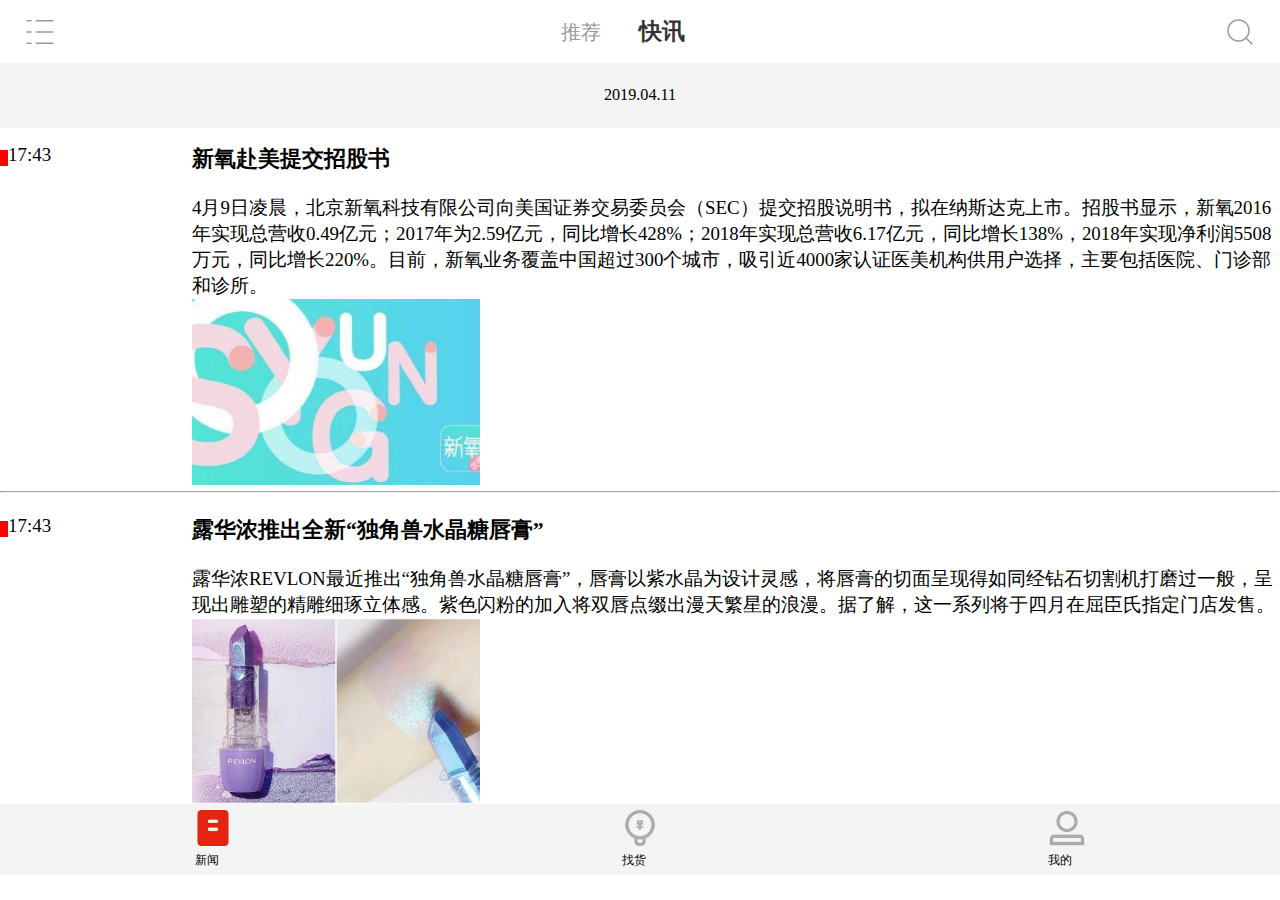
==== index.html @ 25fe1d74 "第一次提交" ====
<!DOCTYPE html>
<html lang="en">

<head>
    <meta charset="UTF-8">
    <meta name="viewport" content="width=device-width, initial-scale=1.0">
    <meta http-equiv="X-UA-Compatible" content="ie=edge">
    <title>品观</title>
    <link rel="stylesheet" href="./css/reset.css">
    <link rel="stylesheet" href="./css/brand.css">
  
</head>

<body>
    <!-- 头部 -->
    <div class="box">
        <header>
            <div class="icon-bar"></div>
            <div class="topp">
                <a href="###">推荐</a>
                <a href="###" class="consult">快讯</a>
            </div>
            <div class="search "></div>
        </header>

        <!-- 内容 -->
        <section>
            <div class="time">
                <ul>
                    <li>2019</li>
                    <li>.</li>
                    <li>04</li>
                    <li>.</li>
                    <li>11</li>
                </ul>
            </div>
            <!-- 内容 -->
            <div class="kui">
                <div class="one">
                    <div class="red"></div>
                    <div class="centens">17:43</div>
                </div>

                <div class="nine">
                    <div>
                        <h2>新氧赴美提交招股书</h2>
                    </div>
                    <div class="content">
                        4月9日凌晨，北京新氧科技有限公司向美国证券交易委员会（SEC）提交招股说明书，拟在纳斯达克上市。招股书显示，新氧2016年实现总营收0.49亿元；2017年为2.59亿元，同比增长428%；2018年实现总营收6.17亿元，同比增长138%，2018年实现净利润5508万元，同比增长220%。目前，新氧业务覆盖中国超过300个城市，吸引近4000家认证医美机构供用户选择，主要包括医院、门诊部和诊所。
                    </div>
                    <div class="img"> <img src="./img/wh.jpg" alt=""></div>

                </div>
            </div>

            <hr>

            <div class="kui">
                <div class="one">
                    <div class="red"></div>
                    <div class="centens">17:43</div>
                </div>

                <div class="nine">
                    <div>
                        <h2>露华浓推出全新“独角兽水晶糖唇膏”</h2>
                    </div>
                    <div class="content">

                        露华浓REVLON最近推出“独角兽水晶糖唇膏”，唇膏以紫水晶为设计灵感，将唇膏的切面呈现得如同经钻石切割机打磨过一般，呈现出雕塑的精雕细琢立体感。紫色闪粉的加入将双唇点缀出漫天繁星的浪漫。据了解，这一系列将于四月在屈臣氏指定门店发售。
                        <div class="img"> <img src="./img/_1wh.jpg" alt=""></div>

                    </div>
                </div>

        </section>

        <footer>
            <div>
                <div class="xinwen"></div>
                <p>新闻</p>
            </div>

            <div>
                <div class="zhaohuo"></div>
                <p>找货</p>
            </div>

            <div>
                <div class="woode"></div>
                <p>我的</p>
            </div>
    </div>



    </footer>
    </div>
</body>

</html>
<script src="./js/font.js"></script>
<script src="./js/iscroll.js"></script>
---- css/brand.css ----
.box{
    width: 100%;
    height: 100%;
    display: flex;
    flex-direction: column;
}
header{
    height: 1.1733rem;
    /* background: salmon; */
    display: flex;
}
.topp{
    flex: 1;
    text-align: center;
    
}
.topp>a{
    margin-right: 0.64rem;
    display: inline-block;
    line-height: 0.64rem;
    padding-top: 0.266667rem;
    padding-bottom: 0.186667rem;
    font-size: 0.373333rem;
    color: #999;
    position: relative;
}
a.consult{
    font-family: PingFangSC-Medium;
    font-weight: 600;
    font-size: 0.426667rem;
    color: #333;
}
a.consult::after{
    background: #E72410;
}consult
a::after{
    content: " ";
    position: absolute;
    bottom: 0;
    left: 50%;
    height: 0.053333rem;
    width: 0.533333rem;
    background: transparent;
    -webkit-transform: translateX(-50%);
    transform: translateX(-50%);
    border-radius: 0.213333rem;
}
.search{
    width: 1.466667rem;
    height: 100%;
    overflow: hidden;
    background: url(../img/all_search.png) center no-repeat;
    background-size: 0.666667rem;
}
.icon-bar{
    width: 1.466667rem;
    height: 100%;
    overflow: hidden;
    background: url(../img/all_channel.png) center no-repeat;
    background-size: 0.666667rem;
}

section{
    flex: 1;
   height: 100%;
    display: flex;
    flex-direction: column;
    overflow: hidden;
}
.time{
    font-size: 0.3rem;
    list-style:none
}
.time ul{
    display: flex;
    justify-content: center;
    width: 100vw;
    height: 1.2rem;
    background: rgb(244,244,244);
    line-height: 1.2rem;
}
.kui{
    flex: 10;
    display: flex;
    font-size: 0.35rem;
    padding-top: 0.3rem;
}
.kui .one{
    flex: 1.5;
    /* background: rgb(210, 233, 5); */
    display: flex;
}
.red{
    font-size: 0.3rem;
    background:red;
    width: 0.15rem;
    height: 0.3rem;
    margin-top: 0.1rem
}
.centens{
   justify-content: center
}

.kui .nine{
    flex: 8.5;
}
h2{
    font-size: 0.4rem;
    font-weight: bold;
}
.content{
    width: 100%;
    /* height: 2rem; */
    padding-top: 0.4rem
    /* background: rgb(210, 233, 5); */
}
.img img{
    width: 5.33rem;
    height: 3.45rem;
}
hr{
    border-color: rgb(244,244,244);
    width: 100vw;
}




























footer{
    height: 1.307rem;
    background: rgb(244,244,244);
    display: flex;
    /* flex-wrap: wrap; */
    justify-content: space-around
    
}

.xinwen{
    width: 0.88rem;
    height: 0.88rem;
    overflow: hidden;
    background: url(../img/ws_active.png) center no-repeat;
    background-size: 0.666667rem;
}
.zhaohuo{
    width: 0.88rem;
    height: 0.88rem;
    overflow: hidden;
    background: url(../img/dwawds.png) center no-repeat;
    background-size: 0.666667rem;
}
.woode{
    width: 0.88rem;
    height: 0.88rem;
    overflow: hidden;
    background: url(../img/footer.png) center no-repeat;
    background-size: 0.666667rem;
}
footer p{
  margin-left: 0.1rem 
}
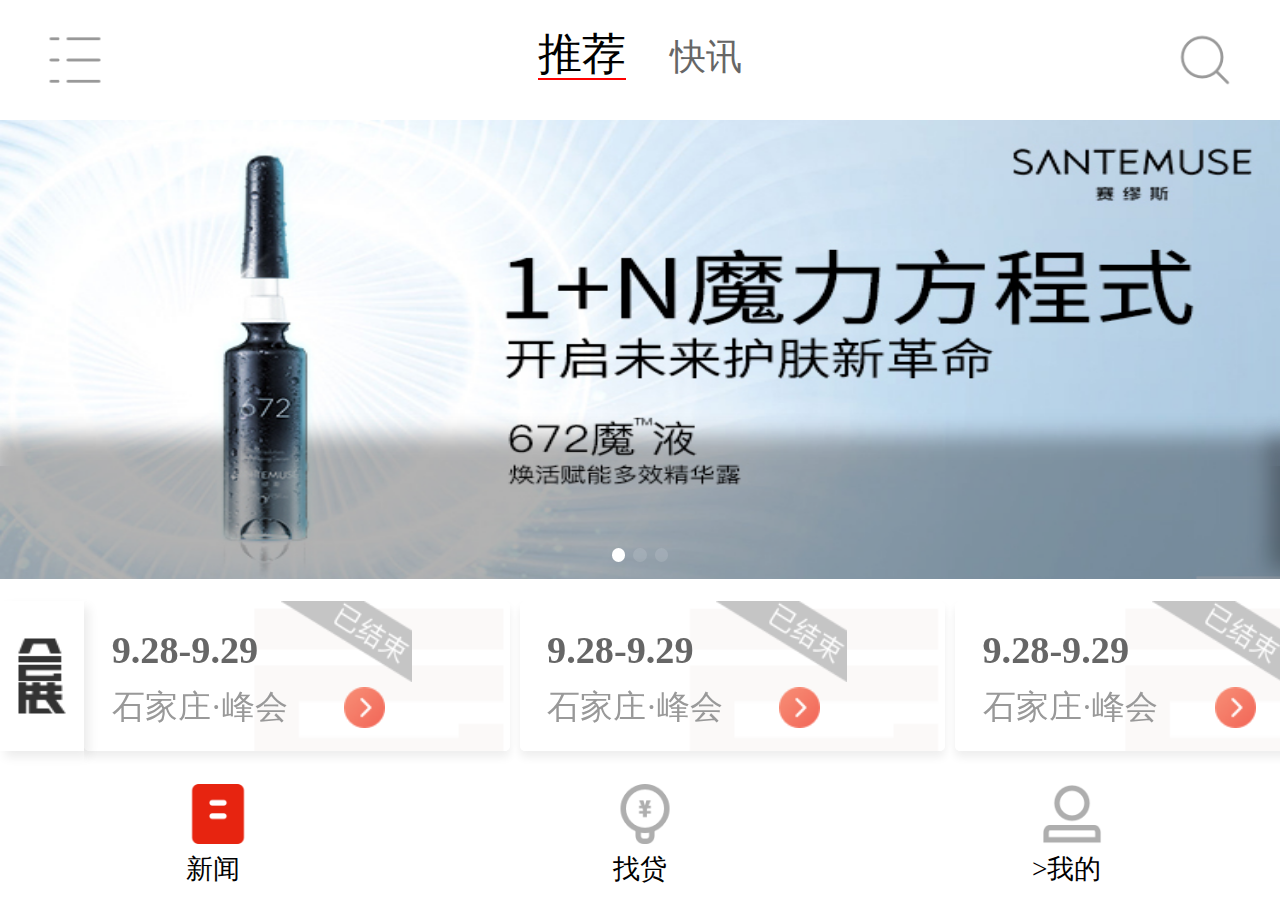
==== commit abd4f41d: "合并" ====
--- a/index.html
+++ b/index.html
@@ -2,102 +2,293 @@
 <html lang="en">
 
 <head>
-    <meta charset="UTF-8">
-    <meta name="viewport" content="width=device-width, initial-scale=1.0">
-    <meta http-equiv="X-UA-Compatible" content="ie=edge">
-    <title>品观</title>
-    <link rel="stylesheet" href="./css/reset.css">
-    <link rel="stylesheet" href="./css/brand.css">
-  
+	<meta charset="UTF-8">
+	<meta name="viewport"
+		content="width=device-width, initial-scale=1.0, maximum-scale=1.0, minimum-scale=1.0, user-scalable=no" />
+	<meta http-equiv="X-UA-Compatible" content="ie=edge">
+	<title>品观网</title>
+	<link rel="stylesheet" href="./src/css/mui.min.css">
+	<link rel="stylesheet" href="./src/css/reset.css">
+	<link rel="stylesheet" type="text/css" href="./src/css/swiper.min.css" />
+	<link rel="stylesheet" href="./src/css/index.css">
+
 </head>
 
 <body>
-    <!-- 头部 -->
-    <div class="box">
-        <header>
-            <div class="icon-bar"></div>
-            <div class="topp">
-                <a href="###">推荐</a>
-                <a href="###" class="consult">快讯</a>
-            </div>
-            <div class="search "></div>
-        </header>
-
-        <!-- 内容 -->
-        <section>
-            <div class="time">
-                <ul>
-                    <li>2019</li>
-                    <li>.</li>
-                    <li>04</li>
-                    <li>.</li>
-                    <li>11</li>
-                </ul>
-            </div>
-            <!-- 内容 -->
-            <div class="kui">
-                <div class="one">
-                    <div class="red"></div>
-                    <div class="centens">17:43</div>
-                </div>
-
-                <div class="nine">
-                    <div>
-                        <h2>新氧赴美提交招股书</h2>
-                    </div>
-                    <div class="content">
-                        4月9日凌晨，北京新氧科技有限公司向美国证券交易委员会（SEC）提交招股说明书，拟在纳斯达克上市。招股书显示，新氧2016年实现总营收0.49亿元；2017年为2.59亿元，同比增长428%；2018年实现总营收6.17亿元，同比增长138%，2018年实现净利润5508万元，同比增长220%。目前，新氧业务覆盖中国超过300个城市，吸引近4000家认证医美机构供用户选择，主要包括医院、门诊部和诊所。
-                    </div>
-                    <div class="img"> <img src="./img/wh.jpg" alt=""></div>
-
-                </div>
-            </div>
-
-            <hr>
-
-            <div class="kui">
-                <div class="one">
-                    <div class="red"></div>
-                    <div class="centens">17:43</div>
-                </div>
-
-                <div class="nine">
-                    <div>
-                        <h2>露华浓推出全新“独角兽水晶糖唇膏”</h2>
-                    </div>
-                    <div class="content">
-
-                        露华浓REVLON最近推出“独角兽水晶糖唇膏”，唇膏以紫水晶为设计灵感，将唇膏的切面呈现得如同经钻石切割机打磨过一般，呈现出雕塑的精雕细琢立体感。紫色闪粉的加入将双唇点缀出漫天繁星的浪漫。据了解，这一系列将于四月在屈臣氏指定门店发售。
-                        <div class="img"> <img src="./img/_1wh.jpg" alt=""></div>
-
-                    </div>
-                </div>
-
-        </section>
-
-        <footer>
-            <div>
-                <div class="xinwen"></div>
-                <p>新闻</p>
-            </div>
-
-            <div>
-                <div class="zhaohuo"></div>
-                <p>找货</p>
-            </div>
-
-            <div>
-                <div class="woode"></div>
-                <p>我的</p>
-            </div>
-    </div>
-
-
-
-    </footer>
-    </div>
+		<div class="mui-off-canvas-wrap mui-draggable mui-slide-in">
+				<!-- 菜单容器 -->
+				<aside class="mui-off-canvas-left" id="offCanvasSide">
+				  <div class="mui-scroll-wrapper">
+					<div class="mui-scroll" id="sudoku">
+						<div></div>
+					</div>
+				  </div>
+				</aside>
+	<div class="box mui-inner-wrap">
+		<nav>
+				<a class="mui-icon mui-action-menu mui-pull-left" href="#offCanvasSide"><img src="./src/images/all_channel.png" alt=""></a>
+			<div class="table">
+				<span class="table-act"><a href="./index.html" target="_self">推荐</a></span>
+				<span><a href="./src/cheng.html" target="_self">快讯</a></span>
+			</div>
+			<img src="./src/images/all_search.png" alt="">
+		</nav>
+		<div class="mui-scroll-wrapper-con newValues">
+			<div id="con" class="mui-scroll">
+				<div class="swiper-container ">
+					<div class="swiper-wrapper">
+						<div class="swiper-slide banner-img"><img src="./src/images/5c9c6b2bcef679.39668645.jpg"></div>
+						<div class="swiper-slide banner-img"><img src="./src/images/5ca48abd05c759.93046479.jpg"></div>
+						<div class="swiper-slide banner-img"><img src="./src/images/5ca56e7cdcbeb9.46513422.jpg" swiper-pagination">
+						</div>
+					</div>
+					<div class="swiper-pagination"></div>
+				</div>
+				<div class="meeting ">
+					<div class="star">
+
+					</div>
+					<div class="swiper-container-y swiper-container-initialized swiper-container-horizontal">
+						<div class="swiper-wrapper meeting_box">
+							<div class="swiper-slide">
+								<a href="" class="module_list">
+									<div class="time">
+										9.28-9.29
+									</div>
+									<div class="address">
+										石家庄·峰会
+									</div>
+								</a>
+							</div>
+							<div class="swiper-slide">
+								<a href="" class="module_list">
+									<div class="time">
+										9.28-9.29
+									</div>
+									<div class="address">
+										石家庄·峰会
+									</div>
+								</a>
+							</div>
+							<div class="swiper-slide">
+								<a href="" class="module_list">
+									<div class="time">
+										9.28-9.29
+									</div>
+									<div class="address">
+										石家庄·峰会
+									</div>
+								</a>
+							</div>
+							<div class="swiper-slide">
+								<a href="" class="module_list">
+									<div class="time">
+										9.28-9.29
+									</div>
+									<div class="address">
+										石家庄·峰会
+									</div>
+								</a>
+							</div>
+							<div class="swiper-slide">
+								<a href="" class="module_list">
+									<div class="time">
+										9.28-9.29
+									</div>
+									<div class="address">
+										石家庄·峰会
+									</div>
+								</a>
+							</div>
+							<div class="swiper-slide">
+								<a href="" class="module_list">
+									<div class="time">
+										9.28-9.29
+									</div>
+									<div class="address">
+										石家庄·峰会
+									</div>
+								</a>
+							</div>
+						</div>
+						<!-- </div> -->
+					</div>
+				</div>
+				<div class="find ">
+					<div>
+						<img src="./src/images/find_brand.png" alt="">
+						<p>找工厂</p>
+					</div>
+					<div>
+						<img src="./src/images/find_factory.png" alt="">
+						<p>找品牌</p>
+					</div>
+					<div>
+						<img src="./src/images/find_league.png" alt="">
+						<p>找加盟</p>
+					</div>
+				</div>
+				<div class="news ">
+					<a class="news-panel-two" href="">
+						<div class="news-panel-left">
+							<div class="project">
+								<div class="news-panel-title two_ellipsis">
+									第41届成都美博会即将召开 超900家展商都要来！ </div>
+								<div class="project_name">
+
+								</div>
+							</div>
+							<div class="news-panel-info">
+								<span class="author">品观APP<i>·</i>2小时前</span>
+								<span class="channel">
+
+									<i>趋势</i> </span>
+							</div>
+						</div>
+						<div class="news-panel-right">
+							<img src="./src/images/01.jpg">
+						</div>
+					</a>
+					<a class="news-panel-two" href="">
+						<div class="news-panel-left">
+							<div class="project">
+								<div class="news-panel-title two_ellipsis">
+									第41届成都美博会即将召开 超900家展商都要来！ </div>
+								<div class="project_name">
+
+								</div>
+							</div>
+							<div class="news-panel-info">
+								<span class="author">品观APP<i>·</i>2小时前</span>
+								<span class="channel">
+
+									<i>趋势</i> </span>
+							</div>
+						</div>
+						<div class="news-panel-right">
+							<img src="./src/images/01.jpg">
+						</div>
+					</a>
+					<a class="news-panel-two" href="">
+						<div class="news-panel-left">
+							<div class="project">
+								<div class="news-panel-title two_ellipsis">
+									第41届成都美博会即将召开 超900家展商都要来！ </div>
+								<div class="project_name">
+
+								</div>
+							</div>
+							<div class="news-panel-info">
+								<span class="author">品观APP<i>·</i>2小时前</span>
+								<span class="channel">
+									<i>趋势</i> </span>
+							</div>
+						</div>
+						<div class="news-panel-right">
+							<img src="./src/images/01.jpg">
+						</div>
+					</a>
+					<a class="news-panel-two" href="">
+						<div class="news-panel-left">
+							<div class="project">
+								<div class="news-panel-title two_ellipsis">
+									第41届成都美博会即将召开 超900家展商都要来！ </div>
+								<div class="project_name">
+
+								</div>
+							</div>
+							<div class="news-panel-info">
+								<span class="author">品观APP<i>·</i>2小时前</span>
+								<span class="channel">
+									<i>趋势</i> </span>
+							</div>
+						</div>
+						<div class="news-panel-right">
+							<img src="./src/images/01.jpg">
+						</div>
+					</a>
+					<a class="news-panel-two" href="">
+						<div class="news-panel-left">
+							<div class="project">
+								<div class="news-panel-title two_ellipsis">
+									第41届成都美博会即将召开 超900家展商都要来！ </div>
+								<div class="project_name">
+
+								</div>
+							</div>
+							<div class="news-panel-info">
+								<span class="author">品观APP<i>·</i>2小时前</span>
+								<span class="channel">
+									<i>趋势</i> </span>
+							</div>
+						</div>
+						<div class="news-panel-right">
+							<img src="./src/images/01.jpg">
+						</div>
+					</a>
+					<a class="news-panel-two" href="">
+						<div class="news-panel-left">
+							<div class="project">
+								<div class="news-panel-title two_ellipsis">
+									第41届成都美博会即将召开 超900家展商都要来！ </div>
+								<div class="project_name">
+
+								</div>
+							</div>
+							<div class="news-panel-info">
+								<span class="author">品观APP<i>·</i>2小时前</span>
+								<span class="channel">
+									<i>趋势</i> </span>
+							</div>
+						</div>
+						<div class="news-panel-right">
+							<img src="./src/images/01.jpg">
+						</div>
+					</a>
+					<a class="news-panel-two" href="">
+						<div class="news-panel-left">
+							<div class="project">
+								<div class="news-panel-title two_ellipsis">
+									第41届成都美博会即将召开 超900家展商都要来！ </div>
+								<div class="project_name">
+
+								</div>
+							</div>
+							<div class="news-panel-info">
+								<span class="author">品观APP<i>·</i>2小时前</span>
+								<span class="channel">
+									<i>趋势</i> </span>
+							</div>
+						</div>
+						<div class="news-panel-right">
+							<img src="./src/images/01.jpg">
+						</div>
+					</a>
+				</div>
+
+			</div>
+		</div>
+		<footer>
+			<p class="foot-act">
+					<a href="./index.html" target="_self">
+				<img src="./src/images/footer_block_news_active.png" alt="">
+				<br>新闻</a>
+			</p>
+			<p><a href="./src/brand.html" target="_self">
+				<img src="./src/images/footer_block_brand.png" alt="">
+				<br>找贷</a>
+			</p>
+			<p><a href="./src/user.html" target="_self">
+				<img src="./src/images/footer_block_mine.png" alt="">
+				<br>>我的</a>
+			</p>
+		</footer>
+	</div>
+</div>
 </body>
-
-</html>
-<script src="./js/font.js"></script>
-<script src="./js/iscroll.js"></script>+<script src="./src/js/mui.min.js" type="text/javascript" charset="utf-8"></script>
+<script src="./src/js/flexible.js" type="text/javascript" charset="utf-8"></script>
+<script src="./src/js/swiper.min.js" type="text/javascript" charset="utf-8"></script>
+<script src="./src/js/index.js"></script>
+
+</html>--- a/src/css/mui.min.css
+++ b/src/css/mui.min.css
@@ -0,0 +1,5 @@
+/*!
+ * =====================================================
+ * Mui v3.7.2 (http://dev.dcloud.net.cn/mui)
+ * =====================================================
+ *//*! normalize.css v3.0.1 | MIT License | git.io/normalize */html{font-family:sans-serif;-webkit-text-size-adjust:100%}body{margin:0}article,aside,details,figcaption,figure,footer,header,hgroup,main,nav,section,summary{display:block}audio,canvas,progress,video{display:inline-block;vertical-align:baseline}audio:not([controls]){display:none;height:0}[hidden],template{display:none}a{background:0 0}a:active,a:hover{outline:0}abbr[title]{border-bottom:1px dotted}b,strong{font-weight:700}dfn{font-style:italic}h1{margin:.67em 0}mark{color:#000;background:#ff0}small{font-size:80%}sub,sup{font-size:75%;line-height:0;position:relative;vertical-align:baseline}sup{top:-.5em}sub{bottom:-.25em}img{border:0}svg:not(:root){overflow:hidden}figure{margin:1em 40px}hr{box-sizing:content-box;height:0}pre{overflow:auto}code,kbd,pre,samp{font-family:monospace,monospace;font-size:1em}button,input,optgroup,select,textarea{font:inherit;margin:0;color:inherit}button{overflow:visible}button,select{text-transform:none}button,html input[type=button],input[type=reset],input[type=submit]{cursor:pointer;-webkit-appearance:button}button[disabled],html input[disabled]{cursor:default}input{line-height:normal}input[type=checkbox],input[type=radio]{box-sizing:border-box;padding:0}input[type=number]::-webkit-inner-spin-button,input[type=number]::-webkit-outer-spin-button{height:auto}input[type=search]::-webkit-search-cancel-button,input[type=search]::-webkit-search-decoration{-webkit-appearance:none}fieldset{margin:0 2px;padding:.35em .625em .75em;border:1px solid silver}legend{padding:0;border:0}textarea{overflow:auto}optgroup{font-weight:700}table{border-spacing:0;border-collapse:collapse}td,th{padding:0}*{-webkit-box-sizing:border-box;box-sizing:border-box;-webkit-user-select:none;outline:0;-webkit-tap-highlight-color:transparent;-webkit-tap-highlight-color:transparent}body{font-family:'Helvetica Neue',Helvetica,sans-serif;font-size:17px;line-height:21px;color:#000;background-color:#efeff4;-webkit-overflow-scrolling:touch}a{text-decoration:none;color:#007aff}a:active{color:#0062cc}.mui-content{background-color:#efeff4;-webkit-overflow-scrolling:touch}.mui-bar-nav~.mui-content{padding-top:44px}.mui-bar-nav~.mui-content.mui-scroll-wrapper .mui-scrollbar-vertical{top:44px}.mui-bar-header-secondary~.mui-content{padding-top:88px}.mui-bar-header-secondary~.mui-content.mui-scroll-wrapper .mui-scrollbar-vertical{top:88px}.mui-bar-footer~.mui-content{padding-bottom:44px}.mui-bar-footer~.mui-content.mui-scroll-wrapper .mui-scrollbar-vertical{bottom:44px}.mui-bar-footer-secondary~.mui-content{padding-bottom:88px}.mui-bar-footer-secondary~.mui-content.mui-scroll-wrapper .mui-scrollbar-vertical{bottom:88px}.mui-bar-tab~.mui-content{padding-bottom:50px}.mui-bar-tab~.mui-content.mui-scroll-wrapper .mui-scrollbar-vertical{bottom:50px}.mui-bar-footer-secondary-tab~.mui-content{padding-bottom:94px}.mui-bar-footer-secondary-tab~.mui-content.mui-scroll-wrapper .mui-scrollbar-vertical{bottom:94px}.mui-content-padded{margin:10px}.mui-inline{display:inline-block;vertical-align:top}.mui-block{display:block!important}.mui-visibility{visibility:visible!important}.mui-hidden{display:none!important}.mui-ellipsis{overflow:hidden;white-space:nowrap;text-overflow:ellipsis}.mui-ellipsis-2{display:-webkit-box;overflow:hidden;white-space:normal!important;text-overflow:ellipsis;word-wrap:break-word;-webkit-line-clamp:2;-webkit-box-orient:vertical}.mui-table{display:table;width:100%;table-layout:fixed}.mui-table-cell{position:relative;display:table-cell}.mui-text-left{text-align:left!important}.mui-text-center{text-align:center!important}.mui-text-justify{text-align:justify!important}.mui-text-right{text-align:right!important}.mui-pull-left{float:left}.mui-pull-right{float:right}.mui-list-unstyled{padding-left:0;list-style:none}.mui-list-inline{margin-left:-5px;padding-left:0;list-style:none}.mui-list-inline>li{display:inline-block;padding-right:5px;padding-left:5px}.mui-clearfix:after,.mui-clearfix:before{display:table;content:' '}.mui-clearfix:after{clear:both}.mui-bg-primary{background-color:#007aff}.mui-bg-positive{background-color:#4cd964}.mui-bg-negative{background-color:#dd524d}.mui-error{margin:88px 35px;padding:10px;border-radius:6px;background-color:#bbb}.mui-subtitle{font-size:15px}h1,h2,h3,h4,h5,h6{line-height:1;margin-top:5px;margin-bottom:5px}.mui-h1,h1{font-size:36px}.mui-h2,h2{font-size:30px}.mui-h3,h3{font-size:24px}.mui-h4,h4{font-size:18px}.mui-h5,h5{font-size:14px;font-weight:400;color:#8f8f94}.mui-h6,h6{font-size:12px;font-weight:400;color:#8f8f94}p{font-size:14px;margin-top:0;margin-bottom:10px;color:#8f8f94}.mui-row:after,.mui-row:before{display:table;content:' '}.mui-row:after{clear:both}.mui-col-sm-1,.mui-col-sm-10,.mui-col-sm-11,.mui-col-sm-12,.mui-col-sm-2,.mui-col-sm-3,.mui-col-sm-4,.mui-col-sm-5,.mui-col-sm-6,.mui-col-sm-7,.mui-col-sm-8,.mui-col-sm-9,.mui-col-xs-1,.mui-col-xs-10,.mui-col-xs-11,.mui-col-xs-12,.mui-col-xs-2,.mui-col-xs-3,.mui-col-xs-4,.mui-col-xs-5,.mui-col-xs-6,.mui-col-xs-7,.mui-col-xs-8,.mui-col-xs-9{position:relative;min-height:1px}.mui-row>[class*=mui-col-]{float:left}.mui-col-xs-12{width:100%}.mui-col-xs-11{width:91.66666667%}.mui-col-xs-10{width:83.33333333%}.mui-col-xs-9{width:75%}.mui-col-xs-8{width:66.66666667%}.mui-col-xs-7{width:58.33333333%}.mui-col-xs-6{width:50%}.mui-col-xs-5{width:41.66666667%}.mui-col-xs-4{width:33.33333333%}.mui-col-xs-3{width:25%}.mui-col-xs-2{width:16.66666667%}.mui-col-xs-1{width:8.33333333%}@media (min-width:400px){.mui-col-sm-12{width:100%}.mui-col-sm-11{width:91.66666667%}.mui-col-sm-10{width:83.33333333%}.mui-col-sm-9{width:75%}.mui-col-sm-8{width:66.66666667%}.mui-col-sm-7{width:58.33333333%}.mui-col-sm-6{width:50%}.mui-col-sm-5{width:41.66666667%}.mui-col-sm-4{width:33.33333333%}.mui-col-sm-3{width:25%}.mui-col-sm-2{width:16.66666667%}.mui-col-sm-1{width:8.33333333%}}.mui-scroll-wrapper{position:absolute;z-index:2;top:0;bottom:0;left:0;overflow:hidden;width:100%}.mui-scroll{position:absolute;z-index:1;width:100%}.mui-scrollbar{position:absolute;z-index:9998;overflow:hidden;-webkit-transition:500ms;transition:500ms;transform:translateZ(0px);pointer-events:none;opacity:0}.mui-scrollbar-vertical{top:0;right:1px;bottom:2px;width:4px}.mui-scrollbar-vertical .mui-scrollbar-indicator{width:100%}.mui-scrollbar-horizontal{right:2px;bottom:0;left:2px;height:4px}.mui-scrollbar-horizontal .mui-scrollbar-indicator{height:100%}.mui-scrollbar-indicator{position:absolute;display:block;box-sizing:border-box;-webkit-transition:.01s cubic-bezier(.1,.57,.1,1);transition:.01s cubic-bezier(.1,.57,.1,1);transform:translate(0px,0) translateZ(0px);border:1px solid rgba(255,255,255,.80196);border-radius:2px;background:rgba(0,0,0,.39804)}.mui-plus-pullrefresh .mui-fullscreen .mui-scroll-wrapper .mui-scroll-wrapper,.mui-plus-pullrefresh .mui-fullscreen .mui-slider-group .mui-scroll-wrapper{position:absolute;top:0;bottom:0;left:0;overflow:hidden;width:100%}.mui-plus-pullrefresh .mui-fullscreen .mui-scroll-wrapper .mui-scroll,.mui-plus-pullrefresh .mui-fullscreen .mui-slider-group .mui-scroll{position:absolute;width:100%}.mui-plus-pullrefresh .mui-scroll-wrapper,.mui-plus-pullrefresh .mui-slider-group{position:static;top:auto;bottom:auto;left:auto;overflow:auto;width:auto}.mui-plus-pullrefresh .mui-slider-group{overflow:visible}.mui-plus-pullrefresh .mui-scroll{position:static;width:auto}.mui-off-canvas-wrap .mui-bar{position:absolute!important;-webkit-transform:translate3d(0,0,0);transform:translate3d(0,0,0);-webkit-box-shadow:none;box-shadow:none}.mui-off-canvas-wrap{position:relative;z-index:1;overflow:hidden;width:100%;height:100%}.mui-off-canvas-wrap .mui-inner-wrap{position:relative;z-index:1;width:100%;height:100%}.mui-off-canvas-wrap .mui-inner-wrap.mui-transitioning{-webkit-transition:-webkit-transform 350ms;transition:transform 350ms cubic-bezier(.165,.84,.44,1)}.mui-off-canvas-wrap .mui-inner-wrap .mui-off-canvas-left{-webkit-transform:translate3d(-100%,0,0);transform:translate3d(-100%,0,0)}.mui-off-canvas-wrap .mui-inner-wrap .mui-off-canvas-right{-webkit-transform:translate3d(100%,0,0);transform:translate3d(100%,0,0)}.mui-off-canvas-wrap.mui-active{overflow:hidden;height:100%}.mui-off-canvas-wrap.mui-active .mui-off-canvas-backdrop{position:absolute;z-index:998;top:0;right:0;bottom:0;left:0;display:block;transition:background 350ms cubic-bezier(.165,.84,.44,1);background:rgba(0,0,0,.4);box-shadow:-4px 0 4px rgba(0,0,0,.5),4px 0 4px rgba(0,0,0,.5);-webkit-tap-highlight-color:transparent}.mui-off-canvas-wrap.mui-slide-in .mui-off-canvas-right{z-index:10000!important;-webkit-transform:translate3d(100%,0,0)}.mui-off-canvas-wrap.mui-slide-in .mui-off-canvas-left{z-index:10000!important;-webkit-transform:translate3d(-100%,0,0)}.mui-off-canvas-left,.mui-off-canvas-right{position:absolute;z-index:-1;top:0;bottom:0;visibility:hidden;box-sizing:content-box;width:70%;min-height:100%;background:#333;-webkit-overflow-scrolling:touch}.mui-off-canvas-left.mui-transitioning,.mui-off-canvas-right.mui-transitioning{-webkit-transition:-webkit-transform 350ms cubic-bezier(.165,.84,.44,1);transition:transform 350ms cubic-bezier(.165,.84,.44,1)}.mui-off-canvas-left{left:0}.mui-off-canvas-right{right:0}.mui-off-canvas-wrap:not(.mui-slide-in).mui-scalable{background-color:#333}.mui-off-canvas-wrap:not(.mui-slide-in).mui-scalable>.mui-off-canvas-left,.mui-off-canvas-wrap:not(.mui-slide-in).mui-scalable>.mui-off-canvas-right{width:80%;-webkit-transform:scale(.8);transform:scale(.8);opacity:.1}.mui-off-canvas-wrap:not(.mui-slide-in).mui-scalable>.mui-off-canvas-left.mui-transitioning,.mui-off-canvas-wrap:not(.mui-slide-in).mui-scalable>.mui-off-canvas-right.mui-transitioning{-webkit-transition:-webkit-transform 350ms cubic-bezier(.165,.84,.44,1),opacity 350ms cubic-bezier(.165,.84,.44,1);transition:transform 350ms cubic-bezier(.165,.84,.44,1),opacity 350ms cubic-bezier(.165,.84,.44,1)}.mui-off-canvas-wrap:not(.mui-slide-in).mui-scalable>.mui-off-canvas-left{-webkit-transform-origin:-100%;transform-origin:-100%}.mui-off-canvas-wrap:not(.mui-slide-in).mui-scalable>.mui-off-canvas-right{-webkit-transform-origin:200%;transform-origin:200%}.mui-off-canvas-wrap:not(.mui-slide-in).mui-scalable.mui-active>.mui-inner-wrap{-webkit-transform:scale(.8);transform:scale(.8)}.mui-off-canvas-wrap:not(.mui-slide-in).mui-scalable.mui-active>.mui-off-canvas-left,.mui-off-canvas-wrap:not(.mui-slide-in).mui-scalable.mui-active>.mui-off-canvas-right{-webkit-transform:scale(1);transform:scale(1);opacity:1}.mui-loading .mui-spinner{display:block;margin:0 auto}.mui-spinner{display:inline-block;width:24px;height:24px;-webkit-transform-origin:50%;transform-origin:50%;-webkit-animation:spinner-spin 1s step-end infinite;animation:spinner-spin 1s step-end infinite}.mui-spinner:after{display:block;width:100%;height:100%;content:'';background-image:url('data:image/svg+xml;charset=utf-8,<svg viewBox=\'0 0 120 120\' xmlns=\'http://www.w3.org/2000/svg\' xmlns:xlink=\'http://www.w3.org/1999/xlink\'><defs><line id=\'l\' x1=\'60\' x2=\'60\' y1=\'7\' y2=\'27\' stroke=\'%236c6c6c\' stroke-width=\'11\' stroke-linecap=\'round\'/></defs><g><use xlink:href=\'%23l\' opacity=\'.27\'/><use xlink:href=\'%23l\' opacity=\'.27\' transform=\'rotate(30 60,60)\'/><use xlink:href=\'%23l\' opacity=\'.27\' transform=\'rotate(60 60,60)\'/><use xlink:href=\'%23l\' opacity=\'.27\' transform=\'rotate(90 60,60)\'/><use xlink:href=\'%23l\' opacity=\'.27\' transform=\'rotate(120 60,60)\'/><use xlink:href=\'%23l\' opacity=\'.27\' transform=\'rotate(150 60,60)\'/><use xlink:href=\'%23l\' opacity=\'.37\' transform=\'rotate(180 60,60)\'/><use xlink:href=\'%23l\' opacity=\'.46\' transform=\'rotate(210 60,60)\'/><use xlink:href=\'%23l\' opacity=\'.56\' transform=\'rotate(240 60,60)\'/><use xlink:href=\'%23l\' opacity=\'.66\' transform=\'rotate(270 60,60)\'/><use xlink:href=\'%23l\' opacity=\'.75\' transform=\'rotate(300 60,60)\'/><use xlink:href=\'%23l\' opacity=\'.85\' transform=\'rotate(330 60,60)\'/></g></svg>');background-repeat:no-repeat;background-position:50%;background-size:100%}.mui-spinner-white:after{background-image:url('data:image/svg+xml;charset=utf-8,<svg viewBox=\'0 0 120 120\' xmlns=\'http://www.w3.org/2000/svg\' xmlns:xlink=\'http://www.w3.org/1999/xlink\'><defs><line id=\'l\' x1=\'60\' x2=\'60\' y1=\'7\' y2=\'27\' stroke=\'%23fff\' stroke-width=\'11\' stroke-linecap=\'round\'/></defs><g><use xlink:href=\'%23l\' opacity=\'.27\'/><use xlink:href=\'%23l\' opacity=\'.27\' transform=\'rotate(30 60,60)\'/><use xlink:href=\'%23l\' opacity=\'.27\' transform=\'rotate(60 60,60)\'/><use xlink:href=\'%23l\' opacity=\'.27\' transform=\'rotate(90 60,60)\'/><use xlink:href=\'%23l\' opacity=\'.27\' transform=\'rotate(120 60,60)\'/><use xlink:href=\'%23l\' opacity=\'.27\' transform=\'rotate(150 60,60)\'/><use xlink:href=\'%23l\' opacity=\'.37\' transform=\'rotate(180 60,60)\'/><use xlink:href=\'%23l\' opacity=\'.46\' transform=\'rotate(210 60,60)\'/><use xlink:href=\'%23l\' opacity=\'.56\' transform=\'rotate(240 60,60)\'/><use xlink:href=\'%23l\' opacity=\'.66\' transform=\'rotate(270 60,60)\'/><use xlink:href=\'%23l\' opacity=\'.75\' transform=\'rotate(300 60,60)\'/><use xlink:href=\'%23l\' opacity=\'.85\' transform=\'rotate(330 60,60)\'/></g></svg>')}@-webkit-keyframes spinner-spin{0%{-webkit-transform:rotate(0deg)}8.33333333%{-webkit-transform:rotate(30deg)}16.66666667%{-webkit-transform:rotate(60deg)}25%{-webkit-transform:rotate(90deg)}33.33333333%{-webkit-transform:rotate(120deg)}41.66666667%{-webkit-transform:rotate(150deg)}50%{-webkit-transform:rotate(180deg)}58.33333333%{-webkit-transform:rotate(210deg)}66.66666667%{-webkit-transform:rotate(240deg)}75%{-webkit-transform:rotate(270deg)}83.33333333%{-webkit-transform:rotate(300deg)}91.66666667%{-webkit-transform:rotate(330deg)}100%{-webkit-transform:rotate(360deg)}}@keyframes spinner-spin{0%{transform:rotate(0deg)}8.33333333%{transform:rotate(30deg)}16.66666667%{transform:rotate(60deg)}25%{transform:rotate(90deg)}33.33333333%{transform:rotate(120deg)}41.66666667%{transform:rotate(150deg)}50%{transform:rotate(180deg)}58.33333333%{transform:rotate(210deg)}66.66666667%{transform:rotate(240deg)}75%{transform:rotate(270deg)}83.33333333%{transform:rotate(300deg)}91.66666667%{transform:rotate(330deg)}100%{transform:rotate(360deg)}}.mui-btn,button,input[type=button],input[type=reset],input[type=submit]{font-size:14px;font-weight:400;line-height:1.42;position:relative;display:inline-block;margin-bottom:0;padding:6px 12px;cursor:pointer;-webkit-transition:all;transition:all;-webkit-transition-timing-function:linear;transition-timing-function:linear;-webkit-transition-duration:.2s;transition-duration:.2s;text-align:center;vertical-align:top;white-space:nowrap;color:#333;border:1px solid #ccc;border-radius:3px;border-top-left-radius:3px;border-top-right-radius:3px;border-bottom-right-radius:3px;border-bottom-left-radius:3px;background-color:#fff;background-clip:padding-box}.mui-btn.mui-active:enabled,.mui-btn:enabled:active,button.mui-active:enabled,button:enabled:active,input[type=button].mui-active:enabled,input[type=button]:enabled:active,input[type=reset].mui-active:enabled,input[type=reset]:enabled:active,input[type=submit].mui-active:enabled,input[type=submit]:enabled:active{color:#fff;background-color:#929292}.mui-btn.mui-disabled,.mui-btn:disabled,button.mui-disabled,button:disabled,input[type=button].mui-disabled,input[type=button]:disabled,input[type=reset].mui-disabled,input[type=reset]:disabled,input[type=submit].mui-disabled,input[type=submit]:disabled{opacity:.6}.mui-btn-blue,.mui-btn-primary,input[type=submit]{color:#fff;border:1px solid #007aff;background-color:#007aff}.mui-btn-blue.mui-active:enabled,.mui-btn-blue:enabled:active,.mui-btn-primary.mui-active:enabled,.mui-btn-primary:enabled:active,input[type=submit].mui-active:enabled,input[type=submit]:enabled:active{color:#fff;border:1px solid #0062cc;background-color:#0062cc}.mui-btn-green,.mui-btn-positive,.mui-btn-success{color:#fff;border:1px solid #4cd964;background-color:#4cd964}.mui-btn-green.mui-active:enabled,.mui-btn-green:enabled:active,.mui-btn-positive.mui-active:enabled,.mui-btn-positive:enabled:active,.mui-btn-success.mui-active:enabled,.mui-btn-success:enabled:active{color:#fff;border:1px solid #2ac845;background-color:#2ac845}.mui-btn-warning,.mui-btn-yellow{color:#fff;border:1px solid #f0ad4e;background-color:#f0ad4e}.mui-btn-warning.mui-active:enabled,.mui-btn-warning:enabled:active,.mui-btn-yellow.mui-active:enabled,.mui-btn-yellow:enabled:active{color:#fff;border:1px solid #ec971f;background-color:#ec971f}.mui-btn-danger,.mui-btn-negative,.mui-btn-red{color:#fff;border:1px solid #dd524d;background-color:#dd524d}.mui-btn-danger.mui-active:enabled,.mui-btn-danger:enabled:active,.mui-btn-negative.mui-active:enabled,.mui-btn-negative:enabled:active,.mui-btn-red.mui-active:enabled,.mui-btn-red:enabled:active{color:#fff;border:1px solid #cf2d28;background-color:#cf2d28}.mui-btn-purple,.mui-btn-royal{color:#fff;border:1px solid #8a6de9;background-color:#8a6de9}.mui-btn-purple.mui-active:enabled,.mui-btn-purple:enabled:active,.mui-btn-royal.mui-active:enabled,.mui-btn-royal:enabled:active{color:#fff;border:1px solid #6641e2;background-color:#6641e2}.mui-btn-grey{color:#fff;border:1px solid #c7c7cc;background-color:#c7c7cc}.mui-btn-grey.mui-active:enabled,.mui-btn-grey:enabled:active{color:#fff;border:1px solid #acacb4;background-color:#acacb4}.mui-btn-outlined{background-color:transparent}.mui-btn-outlined.mui-btn-blue,.mui-btn-outlined.mui-btn-primary{color:#007aff}.mui-btn-outlined.mui-btn-green,.mui-btn-outlined.mui-btn-positive,.mui-btn-outlined.mui-btn-success{color:#4cd964}.mui-btn-outlined.mui-btn-warning,.mui-btn-outlined.mui-btn-yellow{color:#f0ad4e}.mui-btn-outlined.mui-btn-danger,.mui-btn-outlined.mui-btn-negative,.mui-btn-outlined.mui-btn-red{color:#dd524d}.mui-btn-outlined.mui-btn-purple,.mui-btn-outlined.mui-btn-royal{color:#8a6de9}.mui-btn-outlined.mui-btn-blue:enabled:active,.mui-btn-outlined.mui-btn-danger:enabled:active,.mui-btn-outlined.mui-btn-green:enabled:active,.mui-btn-outlined.mui-btn-negative:enabled:active,.mui-btn-outlined.mui-btn-positive:enabled:active,.mui-btn-outlined.mui-btn-primary:enabled:active,.mui-btn-outlined.mui-btn-purple:enabled:active,.mui-btn-outlined.mui-btn-red:enabled:active,.mui-btn-outlined.mui-btn-royal:enabled:active,.mui-btn-outlined.mui-btn-success:enabled:active,.mui-btn-outlined.mui-btn-warning:enabled:active,.mui-btn-outlined.mui-btn-yellow:enabled:active{color:#fff}.mui-btn-link{padding-top:6px;padding-bottom:6px;color:#007aff;border:0;background-color:transparent}.mui-btn-link.mui-active:enabled,.mui-btn-link:enabled:active{color:#0062cc;background-color:transparent}.mui-btn-block{font-size:18px;display:block;width:100%;margin-bottom:10px;padding:15px 0}.mui-btn .mui-badge{font-size:14px;margin:-2px -4px -2px 4px;background-color:rgba(0,0,0,.15)}.mui-btn .mui-badge-inverted,.mui-btn:enabled:active .mui-badge-inverted{background-color:transparent}.mui-btn-negative:enabled:active .mui-badge-inverted,.mui-btn-positive:enabled:active .mui-badge-inverted,.mui-btn-primary:enabled:active .mui-badge-inverted{color:#fff}.mui-btn-block .mui-badge{position:absolute;right:0;margin-right:10px}.mui-btn .mui-icon{font-size:inherit}.mui-btn.mui-icon{font-size:14px;line-height:1.42}.mui-btn.mui-fab{width:56px;height:56px;padding:16px;border-radius:50%;outline:0}.mui-btn.mui-fab.mui-btn-mini{width:40px;height:40px;padding:8px}.mui-btn.mui-fab .mui-icon{font-size:24px;line-height:24px;width:24px;height:24px}.mui-btn .mui-spinner{width:14px;height:14px;vertical-align:text-bottom}.mui-btn-block .mui-spinner{width:22px;height:22px}.mui-bar{position:fixed;z-index:10;right:0;left:0;height:44px;padding-right:10px;padding-left:10px;border-bottom:0;background-color:#f7f7f7;-webkit-box-shadow:0 0 1px rgba(0,0,0,.85);box-shadow:0 0 1px rgba(0,0,0,.85);-webkit-backface-visibility:hidden;backface-visibility:hidden}.mui-bar .mui-title{right:40px;left:40px;display:inline-block;overflow:hidden;width:auto;margin:0;text-overflow:ellipsis}.mui-bar .mui-backdrop{background:0 0}.mui-bar-header-secondary{top:44px}.mui-bar-footer{bottom:0}.mui-bar-footer-secondary{bottom:44px}.mui-bar-footer-secondary-tab{bottom:50px}.mui-bar-footer,.mui-bar-footer-secondary,.mui-bar-footer-secondary-tab{border-top:0}.mui-bar-transparent{top:0;background-color:rgba(247,247,247,0);-webkit-box-shadow:none;box-shadow:none}.mui-bar-nav{top:0;-webkit-box-shadow:0 1px 6px #ccc;box-shadow:0 1px 6px #ccc}.mui-bar-nav~.mui-content .mui-anchor{display:block;visibility:hidden;height:45px;margin-top:-45px}.mui-bar-nav.mui-bar .mui-icon{margin-right:-10px;margin-left:-10px;padding-right:10px;padding-left:10px}.mui-title{font-size:17px;font-weight:500;line-height:44px;position:absolute;display:block;width:100%;margin:0 -10px;padding:0;text-align:center;white-space:nowrap;color:#000}.mui-title a{color:inherit}.mui-bar-tab{bottom:0;display:table;width:100%;height:50px;padding:0;table-layout:fixed;border-top:0;border-bottom:0;-webkit-touch-callout:none}.mui-bar-tab .mui-tab-item{display:table-cell;overflow:hidden;width:1%;height:50px;text-align:center;vertical-align:middle;white-space:nowrap;text-overflow:ellipsis;color:#929292}.mui-bar-tab .mui-tab-item.mui-active{color:#007aff}.mui-bar-tab .mui-tab-item .mui-icon{top:3px;width:24px;height:24px;padding-top:0;padding-bottom:0}.mui-bar-tab .mui-tab-item .mui-icon~.mui-tab-label{font-size:11px;display:block;overflow:hidden;text-overflow:ellipsis}.mui-bar-tab .mui-tab-item .mui-icon:active{background:0 0}.mui-focusin>.mui-bar-header-secondary,.mui-focusin>.mui-bar-nav{position:absolute}.mui-focusin>.mui-bar~.mui-content{padding-bottom:0}.mui-bar .mui-btn{font-weight:400;position:relative;z-index:20;top:7px;margin-top:0;padding:6px 12px 7px}.mui-bar .mui-btn.mui-pull-right{margin-left:10px}.mui-bar .mui-btn.mui-pull-left{margin-right:10px}.mui-bar .mui-btn-link{font-size:16px;line-height:44px;top:0;padding:0;color:#007aff;border:0}.mui-bar .mui-btn-link.mui-active,.mui-bar .mui-btn-link:active{color:#0062cc}.mui-bar .mui-btn-block{font-size:16px;top:6px;margin-bottom:0;padding:5px 0}.mui-bar .mui-btn-nav.mui-pull-left{margin-left:-5px}.mui-bar .mui-btn-nav.mui-pull-left .mui-icon-left-nav{margin-right:-3px}.mui-bar .mui-btn-nav.mui-pull-right{margin-right:-5px}.mui-bar .mui-btn-nav.mui-pull-right .mui-icon-right-nav{margin-left:-3px}.mui-bar .mui-btn-nav:active{opacity:.3}.mui-bar .mui-icon{font-size:24px;position:relative;z-index:20;padding-top:10px;padding-bottom:10px}.mui-bar .mui-icon:active{opacity:.3}.mui-bar .mui-btn .mui-icon{top:1px;margin:0;padding:0}.mui-bar .mui-title .mui-icon{margin:0;padding:0}.mui-bar .mui-title .mui-icon.mui-icon-caret{top:4px;margin-left:-5px}.mui-bar input[type=search]{height:29px;margin:6px 0}.mui-bar .mui-input-row .mui-btn{padding:12px 10px}.mui-bar .mui-search:before{margin-top:-10px}.mui-bar .mui-input-row .mui-input-clear~.mui-icon-clear,.mui-bar .mui-input-row .mui-input-speech~.mui-icon-speech{top:0;right:12px}.mui-bar.mui-bar-header-secondary .mui-input-row .mui-input-clear~.mui-icon-clear,.mui-bar.mui-bar-header-secondary .mui-input-row .mui-input-speech~.mui-icon-speech{top:0;right:0}.mui-bar .mui-segmented-control{top:7px;width:auto;margin:0 auto}.mui-bar.mui-bar-header-secondary .mui-segmented-control{top:0}.mui-badge{font-size:12px;line-height:1;display:inline-block;padding:3px 6px;color:#333;border-radius:100px;background-color:rgba(0,0,0,.15)}.mui-badge.mui-badge-inverted{padding:0 5px 0 0;color:#929292;background-color:transparent}.mui-badge-blue,.mui-badge-primary{color:#fff;background-color:#007aff}.mui-badge-blue.mui-badge-inverted,.mui-badge-primary.mui-badge-inverted{color:#007aff;background-color:transparent}.mui-badge-green,.mui-badge-success{color:#fff;background-color:#4cd964}.mui-badge-green.mui-badge-inverted,.mui-badge-success.mui-badge-inverted{color:#4cd964;background-color:transparent}.mui-badge-warning,.mui-badge-yellow{color:#fff;background-color:#f0ad4e}.mui-badge-warning.mui-badge-inverted,.mui-badge-yellow.mui-badge-inverted{color:#f0ad4e;background-color:transparent}.mui-badge-danger,.mui-badge-red{color:#fff;background-color:#dd524d}.mui-badge-danger.mui-badge-inverted,.mui-badge-red.mui-badge-inverted{color:#dd524d;background-color:transparent}.mui-badge-purple,.mui-badge-royal{color:#fff;background-color:#8a6de9}.mui-badge-purple.mui-badge-inverted,.mui-badge-royal.mui-badge-inverted{color:#8a6de9;background-color:transparent}.mui-icon .mui-badge{font-size:10px;line-height:1.4;position:absolute;top:-2px;left:100%;margin-left:-10px;padding:1px 5px;color:#fff;background:red}.mui-card{font-size:14px;position:relative;overflow:hidden;margin:10px;border-radius:2px;background-color:#fff;background-clip:padding-box;box-shadow:0 1px 2px rgba(0,0,0,.3)}.mui-content>.mui-card:first-child{margin-top:15px}.mui-card .mui-input-group .mui-input-row:last-child:after,.mui-card .mui-input-group .mui-input-row:last-child:before,.mui-card .mui-input-group:after,.mui-card .mui-input-group:before{height:0}.mui-card .mui-table-view{margin-bottom:0;border-top:0;border-bottom:0;border-radius:6px}.mui-card .mui-table-view .mui-table-view-cell:first-child,.mui-card .mui-table-view .mui-table-view-divider:first-child{top:0;border-top-left-radius:6px;border-top-right-radius:6px}.mui-card .mui-table-view .mui-table-view-cell:last-child,.mui-card .mui-table-view .mui-table-view-divider:last-child{border-bottom-right-radius:6px;border-bottom-left-radius:6px}.mui-card .mui-table-view:after,.mui-card .mui-table-view:before,.mui-card>.mui-table-view>.mui-table-view-cell:last-child:after,.mui-card>.mui-table-view>.mui-table-view-cell:last-child:before{height:0}.mui-card-footer,.mui-card-header{position:relative;display:-webkit-box;display:-webkit-flex;display:flex;min-height:44px;padding:10px 15px;-webkit-box-pack:justify;-webkit-justify-content:space-between;justify-content:space-between;-webkit-box-align:center;-webkit-align-items:center;align-items:center}.mui-card-footer .mui-card-link,.mui-card-header .mui-card-link{line-height:44px;position:relative;display:-webkit-box;display:-webkit-flex;display:flex;height:44px;margin-top:-10px;margin-bottom:-10px;-webkit-transition-duration:.3s;transition-duration:.3s;text-decoration:none;-webkit-box-pack:start;-webkit-justify-content:flex-start;justify-content:flex-start;-webkit-box-align:center;-webkit-align-items:center;align-items:center}.mui-card-footer:before,.mui-card-header:after{position:absolute;top:0;right:0;left:0;height:1px;content:'';-webkit-transform:scaleY(.5);transform:scaleY(.5);background-color:#c8c7cc}.mui-card-header{font-size:17px;border-radius:2px 2px 0 0}.mui-card-header:after{top:auto;bottom:0}.mui-card-header>img:first-child{font-size:0;line-height:0;float:left;width:34px;height:34px}.mui-card-footer{color:#6d6d72;border-radius:0 0 2px 2px}.mui-card-content{font-size:14px;position:relative}.mui-card-content-inner{position:relative;padding:15px}.mui-card-media{vertical-align:bottom;color:#fff;background-position:center;background-size:cover}.mui-card-header.mui-card-media{display:block;padding:10px}.mui-card-header.mui-card-media .mui-media-body{font-size:14px;font-weight:500;line-height:17px;margin-bottom:0;margin-left:44px;color:#333}.mui-card-header.mui-card-media .mui-media-body p{font-size:13px;margin-bottom:0}.mui-table-view{position:relative;margin-top:0;margin-bottom:0;padding-left:0;list-style:none;background-color:#fff}.mui-table-view:after{position:absolute;right:0;bottom:0;left:0;height:1px;content:'';-webkit-transform:scaleY(.5);transform:scaleY(.5);background-color:#c8c7cc}.mui-table-view:before{position:absolute;right:0;left:0;height:1px;content:'';-webkit-transform:scaleY(.5);transform:scaleY(.5);background-color:#c8c7cc;top:-1px}.mui-table-view-icon .mui-table-view-cell .mui-navigate-right .mui-icon{font-size:20px;margin-top:-1px;margin-right:5px;margin-left:-5px}.mui-table-view-icon .mui-table-view-cell:after{left:40px}.mui-table-view-chevron .mui-table-view-cell{padding-right:65px}.mui-table-view-chevron .mui-table-view-cell>a:not(.mui-btn){margin-right:-65px}.mui-table-view-radio .mui-table-view-cell{padding-right:65px}.mui-table-view-radio .mui-table-view-cell>a:not(.mui-btn){margin-right:-65px}.mui-table-view-radio .mui-table-view-cell .mui-navigate-right:after{font-size:30px;font-weight:600;right:9px;content:'';color:#007aff}.mui-table-view-radio .mui-table-view-cell.mui-selected .mui-navigate-right:after{content:'\e472'}.mui-table-view-inverted{color:#fff;background:#333}.mui-table-view-inverted:after{position:absolute;right:0;bottom:0;left:0;height:1px;content:'';-webkit-transform:scaleY(.5);transform:scaleY(.5);background-color:#222}.mui-table-view-inverted:before{position:absolute;top:0;right:0;left:0;height:1px;content:'';-webkit-transform:scaleY(.5);transform:scaleY(.5);background-color:#222}.mui-table-view-inverted .mui-table-view-cell:after{position:absolute;right:0;bottom:0;left:15px;height:1px;content:'';-webkit-transform:scaleY(.5);transform:scaleY(.5);background-color:#222}.mui-table-view-inverted .mui-table-view-cell.mui-active,.mui-table-view-inverted .mui-table-view-cell>a:not(.mui-btn).mui-active{background-color:#242424}.mui-table-view-cell{position:relative;overflow:hidden;padding:11px 15px;-webkit-touch-callout:none}.mui-table-view-cell:after{position:absolute;right:0;bottom:0;left:15px;height:1px;content:'';-webkit-transform:scaleY(.5);transform:scaleY(.5);background-color:#c8c7cc}.mui-table-view-cell.mui-checkbox input[type=checkbox],.mui-table-view-cell.mui-radio input[type=radio]{top:8px}.mui-table-view-cell.mui-checkbox.mui-left,.mui-table-view-cell.mui-radio.mui-left{padding-left:58px}.mui-table-view-cell.mui-active{background-color:#eee}.mui-table-view-cell:last-child:after,.mui-table-view-cell:last-child:before{height:0}.mui-table-view-cell>a:not(.mui-btn){position:relative;display:block;overflow:hidden;margin:-11px -15px;padding:inherit;white-space:nowrap;text-overflow:ellipsis;color:inherit}.mui-table-view-cell>a:not(.mui-btn).mui-active{background-color:#eee}.mui-table-view-cell p{margin-bottom:0}.mui-table-view-cell.mui-transitioning>.mui-slider-handle,.mui-table-view-cell.mui-transitioning>.mui-slider-left .mui-btn,.mui-table-view-cell.mui-transitioning>.mui-slider-right .mui-btn{-webkit-transition:-webkit-transform 300ms ease;transition:transform 300ms ease}.mui-table-view-cell.mui-active>.mui-slider-handle{background-color:#eee}.mui-table-view-cell>.mui-slider-handle{position:relative;background-color:#fff}.mui-table-view-cell>.mui-slider-handle .mui-navigate-right:after,.mui-table-view-cell>.mui-slider-handle.mui-navigate-right:after{right:0}.mui-table-view-cell>.mui-slider-handle,.mui-table-view-cell>.mui-slider-left .mui-btn,.mui-table-view-cell>.mui-slider-right .mui-btn{-webkit-transition:-webkit-transform 0ms ease;transition:transform 0ms ease}.mui-table-view-cell>.mui-slider-left,.mui-table-view-cell>.mui-slider-right{position:absolute;top:0;display:-webkit-box;display:-webkit-flex;display:flex;height:100%}.mui-table-view-cell>.mui-slider-left>.mui-btn,.mui-table-view-cell>.mui-slider-right>.mui-btn{position:relative;left:0;display:-webkit-box;display:-webkit-flex;display:flex;padding:0 30px;color:#fff;border:0;border-radius:0;-webkit-box-align:center;-webkit-align-items:center;align-items:center}.mui-table-view-cell>.mui-slider-left>.mui-btn:after,.mui-table-view-cell>.mui-slider-right>.mui-btn:after{position:absolute;z-index:-1;top:0;width:600%;height:100%;content:'';background:inherit}.mui-table-view-cell>.mui-slider-left>.mui-btn.mui-icon,.mui-table-view-cell>.mui-slider-right>.mui-btn.mui-icon{font-size:30px}.mui-table-view-cell>.mui-slider-right{right:0;-webkit-transition:-webkit-transform 0ms ease;transition:transform 0ms ease;-webkit-transform:translateX(100%);transform:translateX(100%)}.mui-table-view-cell>.mui-slider-left{left:0;-webkit-transition:-webkit-transform 0ms ease;transition:transform 0ms ease;-webkit-transform:translateX(-100%);transform:translateX(-100%)}.mui-table-view-cell>.mui-slider-left>.mui-btn:after{right:100%;margin-right:-1px}.mui-table-view-divider{font-weight:500;position:relative;margin-top:-1px;margin-left:0;padding-top:6px;padding-bottom:6px;padding-left:15px;color:#999;background-color:#fafafa}.mui-table-view-divider:after{position:absolute;right:0;bottom:0;left:0;height:1px;content:'';-webkit-transform:scaleY(.5);transform:scaleY(.5);background-color:#c8c7cc}.mui-table-view-divider:before{position:absolute;top:0;right:0;left:0;height:1px;content:'';-webkit-transform:scaleY(.5);transform:scaleY(.5);background-color:#c8c7cc}.mui-table-view .mui-media,.mui-table-view .mui-media-body{overflow:hidden}.mui-table-view .mui-media-large .mui-media-object{line-height:80px;max-width:80px;height:80px}.mui-table-view .mui-media .mui-subtitle{color:#000}.mui-table-view .mui-media-object{line-height:42px;max-width:42px;height:42px}.mui-table-view .mui-media-object.mui-pull-left{margin-right:10px}.mui-table-view .mui-media-object.mui-pull-right{margin-left:10px}.mui-table-view .mui-table-view-cell.mui-media-icon .mui-media-object{line-height:29px;max-width:29px;height:29px;margin:-4px 0}.mui-table-view .mui-table-view-cell.mui-media-icon .mui-media-object img{line-height:29px;max-width:29px;height:29px}.mui-table-view .mui-table-view-cell.mui-media-icon .mui-media-object.mui-pull-left{margin-right:10px}.mui-table-view .mui-table-view-cell.mui-media-icon .mui-media-object .mui-icon{font-size:29px}.mui-table-view .mui-table-view-cell.mui-media-icon .mui-media-body:after{position:absolute;right:0;bottom:0;left:55px;height:1px;content:'';-webkit-transform:scaleY(.5);transform:scaleY(.5);background-color:#c8c7cc}.mui-table-view .mui-table-view-cell.mui-media-icon:after{height:0!important}.mui-table-view.mui-unfold .mui-table-view-cell.mui-collapse .mui-table-view{display:block}.mui-table-view.mui-unfold .mui-table-view-cell.mui-collapse .mui-table-view:after,.mui-table-view.mui-unfold .mui-table-view-cell.mui-collapse .mui-table-view:before{height:0!important}.mui-table-view.mui-unfold .mui-table-view-cell.mui-media-icon.mui-collapse .mui-media-body:after{position:absolute;right:0;bottom:0;left:70px;height:1px;content:'';-webkit-transform:scaleY(.5);transform:scaleY(.5);background-color:#c8c7cc}.mui-table-view-cell>.mui-badge,.mui-table-view-cell>.mui-btn,.mui-table-view-cell>.mui-switch,.mui-table-view-cell>a>.mui-badge,.mui-table-view-cell>a>.mui-btn,.mui-table-view-cell>a>.mui-switch{position:absolute;top:50%;right:15px;-webkit-transform:translateY(-50%);transform:translateY(-50%)}.mui-table-view-cell .mui-navigate-right>.mui-badge,.mui-table-view-cell .mui-navigate-right>.mui-btn,.mui-table-view-cell .mui-navigate-right>.mui-switch,.mui-table-view-cell .mui-push-left>.mui-badge,.mui-table-view-cell .mui-push-left>.mui-btn,.mui-table-view-cell .mui-push-left>.mui-switch,.mui-table-view-cell .mui-push-right>.mui-badge,.mui-table-view-cell .mui-push-right>.mui-btn,.mui-table-view-cell .mui-push-right>.mui-switch,.mui-table-view-cell>a .mui-navigate-right>.mui-badge,.mui-table-view-cell>a .mui-navigate-right>.mui-btn,.mui-table-view-cell>a .mui-navigate-right>.mui-switch,.mui-table-view-cell>a .mui-push-left>.mui-badge,.mui-table-view-cell>a .mui-push-left>.mui-btn,.mui-table-view-cell>a .mui-push-left>.mui-switch,.mui-table-view-cell>a .mui-push-right>.mui-badge,.mui-table-view-cell>a .mui-push-right>.mui-btn,.mui-table-view-cell>a .mui-push-right>.mui-switch{right:35px}.mui-content>.mui-table-view:first-child{margin-top:15px}.mui-table-view-cell.mui-collapse .mui-table-view .mui-table-view-cell:last-child:after,.mui-table-view-cell.mui-collapse .mui-table-view:after,.mui-table-view-cell.mui-collapse .mui-table-view:before{height:0}.mui-table-view-cell.mui-collapse>.mui-navigate-right:after,.mui-table-view-cell.mui-collapse>.mui-push-right:after{content:'\e581'}.mui-table-view-cell.mui-collapse.mui-active{margin-top:-1px}.mui-table-view-cell.mui-collapse.mui-active .mui-collapse-content,.mui-table-view-cell.mui-collapse.mui-active .mui-table-view{display:block}.mui-table-view-cell.mui-collapse.mui-active>.mui-navigate-right:after,.mui-table-view-cell.mui-collapse.mui-active>.mui-push-right:after{content:'\e580'}.mui-table-view-cell.mui-collapse.mui-active .mui-table-view-cell>a:not(.mui-btn).mui-active{margin-left:-31px;padding-left:47px}.mui-table-view-cell.mui-collapse .mui-collapse-content{position:relative;display:none;overflow:hidden;margin:11px -15px -11px;padding:8px 15px;-webkit-transition:height .35s ease;-o-transition:height .35s ease;transition:height .35s ease;background:#fff}.mui-table-view-cell.mui-collapse .mui-collapse-content>.mui-input-group,.mui-table-view-cell.mui-collapse .mui-collapse-content>.mui-slider{width:auto;height:auto;margin:-8px -15px}.mui-table-view-cell.mui-collapse .mui-collapse-content>.mui-slider{margin:-8px -16px}.mui-table-view-cell.mui-collapse .mui-table-view{display:none;margin-top:11px;margin-right:-15px;margin-bottom:-11px;margin-left:-15px;border:0}.mui-table-view-cell.mui-collapse .mui-table-view.mui-table-view-chevron{margin-right:-65px}.mui-table-view-cell.mui-collapse .mui-table-view .mui-table-view-cell{padding-left:31px;background-position:31px 100%}.mui-table-view-cell.mui-collapse .mui-table-view .mui-table-view-cell:after{position:absolute;right:0;bottom:0;left:30px;height:1px;content:'';-webkit-transform:scaleY(.5);transform:scaleY(.5);background-color:#c8c7cc}.mui-table-view.mui-grid-view{font-size:0;display:block;width:100%;padding:0 10px 10px 0;white-space:normal}.mui-table-view.mui-grid-view .mui-table-view-cell{font-size:17px;display:inline-block;margin-right:-4px;padding:10px 0 0 14px;text-align:center;vertical-align:middle;background:0 0}.mui-table-view.mui-grid-view .mui-table-view-cell .mui-media-object{width:100%;max-width:100%;height:auto}.mui-table-view.mui-grid-view .mui-table-view-cell>a:not(.mui-btn){margin:-10px 0 0 -14px}.mui-table-view.mui-grid-view .mui-table-view-cell>a:not(.mui-btn).mui-active,.mui-table-view.mui-grid-view .mui-table-view-cell>a:not(.mui-btn):active{background:0 0}.mui-table-view.mui-grid-view .mui-table-view-cell .mui-media-body{font-size:15px;line-height:15px;display:block;width:100%;height:15px;margin-top:8px;text-overflow:ellipsis;color:#333}.mui-table-view.mui-grid-view .mui-table-view-cell:after,.mui-table-view.mui-grid-view .mui-table-view-cell:before{height:0}.mui-grid-view.mui-grid-9{margin:0;padding:0;border-top:1px solid #eee;border-left:1px solid #eee;background-color:#f2f2f2}.mui-grid-view.mui-grid-9:after,.mui-grid-view.mui-grid-9:before{display:table;content:' '}.mui-grid-view.mui-grid-9:after{clear:both;position:static}.mui-grid-view.mui-grid-9 .mui-table-view-cell{margin:0;padding:11px 15px;vertical-align:top;border-right:1px solid #eee;border-bottom:1px solid #eee}.mui-grid-view.mui-grid-9 .mui-table-view-cell.mui-active{background-color:#eee}.mui-grid-view.mui-grid-9 .mui-table-view-cell>a:not(.mui-btn){margin:0;padding:10px 0}.mui-grid-view.mui-grid-9:before{height:0}.mui-grid-view.mui-grid-9 .mui-media{color:#797979}.mui-grid-view.mui-grid-9 .mui-media .mui-icon{font-size:2.4em;position:relative}.mui-slider-cell{position:relative}.mui-slider-cell>.mui-slider-handle{z-index:1}.mui-slider-cell>.mui-slider-left,.mui-slider-cell>.mui-slider-right{position:absolute;z-index:0;top:0;bottom:0}.mui-slider-cell>.mui-slider-left{left:0}.mui-slider-cell>.mui-slider-right{right:0}input,select,textarea{font-family:'Helvetica Neue',Helvetica,sans-serif;font-size:17px;-webkit-tap-highlight-color:transparent;-webkit-tap-highlight-color:transparent}input:focus,select:focus,textarea:focus{-webkit-tap-highlight-color:transparent;-webkit-tap-highlight-color:transparent;-webkit-user-modify:read-write-plaintext-only}input[type=color],input[type=date],input[type=datetime-local],input[type=datetime],input[type=email],input[type=month],input[type=number],input[type=password],input[type=search],input[type=tel],input[type=text],input[type=time],input[type=url],input[type=week],select,textarea{line-height:21px;width:100%;height:40px;margin-bottom:15px;padding:10px 15px;-webkit-user-select:text;border:1px solid rgba(0,0,0,.2);border-radius:3px;outline:0;background-color:#fff;-webkit-appearance:none}input[type=number]::-webkit-inner-spin-button,input[type=number]::-webkit-outer-spin-button{margin:0;-webkit-appearance:none}input[type=search]{font-size:16px;-webkit-box-sizing:border-box;box-sizing:border-box;height:34px;text-align:center;border:0;border-radius:6px;background-color:rgba(0,0,0,.1)}input[type=search]:focus{text-align:left}textarea{height:auto;resize:none}select{font-size:14px;height:auto;margin-top:1px;border:0!important;background-color:#fff}select:focus{-webkit-user-modify:read-only}.mui-input-group{position:relative;padding:0;border:0;background-color:#fff}.mui-input-group:after{position:absolute;right:0;bottom:0;left:0;height:1px;content:'';-webkit-transform:scaleY(.5);transform:scaleY(.5);background-color:#c8c7cc}.mui-input-group:before{position:absolute;top:0;right:0;left:0;height:1px;content:'';-webkit-transform:scaleY(.5);transform:scaleY(.5);background-color:#c8c7cc}.mui-input-group input,.mui-input-group textarea{margin-bottom:0;border:0;border-radius:0;background-color:transparent;-webkit-box-shadow:none;box-shadow:none}.mui-input-group input[type=search]{background:0 0}.mui-input-group input:last-child{background-image:none}.mui-input-row{clear:left;overflow:hidden}.mui-input-row select{font-size:17px;height:37px;padding:0}.mui-input-row .mui-btn+input,.mui-input-row label+input,.mui-input-row:last-child{background:0 0}.mui-input-group .mui-input-row{height:40px}.mui-input-group .mui-input-row:after{position:absolute;right:0;bottom:0;left:15px;height:1px;content:'';-webkit-transform:scaleY(.5);transform:scaleY(.5);background-color:#c8c7cc}.mui-input-row label{font-family:'Helvetica Neue',Helvetica,sans-serif;line-height:1.1;float:left;width:35%;padding:11px 15px}.mui-input-row label~input,.mui-input-row label~select,.mui-input-row label~textarea{float:right;width:65%;margin-bottom:0;padding-left:0;border:0}.mui-input-row .mui-btn{line-height:1.1;float:right;width:15%;padding:10px 15px}.mui-input-row .mui-btn~input,.mui-input-row .mui-btn~select,.mui-input-row .mui-btn~textarea{float:left;width:85%;margin-bottom:0;padding-left:0;border:0}.mui-button-row{position:relative;padding-top:5px;text-align:center}.mui-input-group .mui-button-row{height:45px}.mui-input-row{position:relative}.mui-input-row.mui-input-range{overflow:visible;padding-right:20px}.mui-input-row .mui-inline{padding:8px 0}.mui-input-row .mui-input-clear~.mui-icon-clear,.mui-input-row .mui-input-password~.mui-icon-eye,.mui-input-row .mui-input-speech~.mui-icon-speech{font-size:20px;position:absolute;z-index:1;top:10px;right:0;width:38px;height:38px;text-align:center;color:#999}.mui-input-row .mui-input-clear~.mui-icon-clear.mui-active,.mui-input-row .mui-input-password~.mui-icon-eye.mui-active,.mui-input-row .mui-input-speech~.mui-icon-speech.mui-active{color:#007aff}.mui-input-row .mui-input-speech~.mui-icon-speech{font-size:24px;top:8px}.mui-input-row .mui-input-clear~.mui-icon-clear~.mui-icon-speech{display:none}.mui-input-row .mui-input-clear~.mui-icon-clear.mui-hidden~.mui-icon-speech{display:inline-block}.mui-input-row .mui-icon-speech~.mui-placeholder{right:38px}.mui-input-row.mui-search .mui-icon-clear{top:7px}.mui-input-row.mui-search .mui-icon-speech{top:5px}.mui-checkbox,.mui-radio{position:relative}.mui-checkbox label,.mui-radio label{display:inline-block;float:none;width:100%;padding-right:58px}.mui-checkbox.mui-left input[type=checkbox],.mui-radio.mui-left input[type=radio]{left:20px}.mui-checkbox.mui-left label,.mui-radio.mui-left label{padding-right:15px;padding-left:58px}.mui-checkbox input[type=checkbox],.mui-radio input[type=radio]{position:absolute;top:4px;right:20px;display:inline-block;width:28px;height:26px;border:0;outline:0!important;background-color:transparent;-webkit-appearance:none}.mui-checkbox input[type=checkbox][disabled]:before,.mui-radio input[type=radio][disabled]:before{opacity:.3}.mui-checkbox input[type=checkbox]:before,.mui-radio input[type=radio]:before{font-family:Muiicons;font-size:28px;font-weight:400;line-height:1;text-decoration:none;color:#aaa;border-radius:0;background:0 0;-webkit-font-smoothing:antialiased}.mui-checkbox input[type=checkbox]:checked:before,.mui-radio input[type=radio]:checked:before{color:#007aff}.mui-checkbox label.mui-disabled,.mui-checkbox.mui-disabled label,.mui-radio label.mui-disabled,.mui-radio.mui-disabled label{opacity:.4}.mui-radio input[type=radio]:before{content:'\e411'}.mui-radio input[type=radio]:checked:before{content:'\e441'}.mui-checkbox input[type=checkbox]:before{content:'\e411'}.mui-checkbox input[type=checkbox]:checked:before{content:'\e442'}.mui-select{position:relative}.mui-select:before{font-family:Muiicons;position:absolute;top:8px;right:21px;content:'\e581';color:rgba(170,170,170,.6)}.mui-input-row .mui-switch{float:right;margin-top:5px;margin-right:20px}.mui-input-range input[type=range]{position:relative;width:100%;height:2px;margin:17px 0;padding:0;cursor:pointer;border:0;border-radius:3px;outline:0;background-color:#999;-webkit-appearance:none!important}.mui-input-range input[type=range]::-webkit-slider-thumb{width:28px;height:28px;border-color:#0062cc;border-radius:50%;background-color:#007aff;background-clip:padding-box;-webkit-appearance:none!important}.mui-input-range label~input[type=range]{width:65%}.mui-input-range .mui-tooltip{font-size:36px;line-height:64px;position:absolute;z-index:1;top:-70px;width:64px;height:64px;text-align:center;opacity:.8;color:#333;border:1px solid #ddd;border-radius:6px;background-color:#fff;text-shadow:0 1px 0 #f3f3f3}.mui-search{position:relative}.mui-search input[type=search]{padding-left:30px}.mui-search .mui-placeholder{font-size:16px;line-height:34px;position:absolute;z-index:1;top:0;right:0;bottom:0;left:0;display:inline-block;height:34px;text-align:center;color:#999;border:0;border-radius:6px;background:0 0}.mui-search .mui-placeholder .mui-icon{font-size:20px;color:#333}.mui-search:before{font-family:Muiicons;font-size:20px;font-weight:400;position:absolute;top:50%;right:50%;display:none;margin-top:-18px;margin-right:31px;content:'\e466'}.mui-search.mui-active:before{font-size:20px;right:auto;left:5px;display:block;margin-right:0}.mui-search.mui-active input[type=search]{text-align:left}.mui-search.mui-active .mui-placeholder{display:none}.mui-segmented-control{font-size:15px;font-weight:400;position:relative;display:table;overflow:hidden;width:100%;table-layout:fixed;border:1px solid #007aff;border-radius:3px;background-color:transparent;-webkit-touch-callout:none}.mui-segmented-control.mui-segmented-control-vertical{border-collapse:collapse;border-width:0;border-radius:0}.mui-segmented-control.mui-segmented-control-vertical .mui-control-item{display:block;border-bottom:1px solid #c8c7cc;border-left-width:0}.mui-segmented-control.mui-scroll-wrapper{height:38px}.mui-segmented-control.mui-scroll-wrapper .mui-scroll{width:auto;height:40px;white-space:nowrap}.mui-segmented-control.mui-scroll-wrapper .mui-control-item{display:inline-block;width:auto;padding:0 20px;border:0}.mui-segmented-control .mui-control-item{line-height:38px;display:table-cell;overflow:hidden;width:1%;-webkit-transition:background-color .1s linear;transition:background-color .1s linear;text-align:center;white-space:nowrap;text-overflow:ellipsis;color:#007aff;border-color:#007aff;border-left:1px solid #007aff}.mui-segmented-control .mui-control-item:first-child{border-left-width:0}.mui-segmented-control .mui-control-item.mui-active{color:#fff;background-color:#007aff}.mui-segmented-control.mui-segmented-control-inverted{width:100%;border:0;border-radius:0}.mui-segmented-control.mui-segmented-control-inverted.mui-segmented-control-vertical .mui-control-item,.mui-segmented-control.mui-segmented-control-inverted.mui-segmented-control-vertical .mui-control-item.mui-active{border-bottom:1px solid #c8c7cc}.mui-segmented-control.mui-segmented-control-inverted .mui-control-item{color:inherit;border:0}.mui-segmented-control.mui-segmented-control-inverted .mui-control-item.mui-active{color:#007aff;border-bottom:2px solid #007aff;background:0 0}.mui-segmented-control.mui-segmented-control-inverted~.mui-slider-progress-bar{background-color:#007aff}.mui-segmented-control-positive{border:1px solid #4cd964}.mui-segmented-control-positive .mui-control-item{color:#4cd964;border-color:inherit}.mui-segmented-control-positive .mui-control-item.mui-active{color:#fff;background-color:#4cd964}.mui-segmented-control-positive.mui-segmented-control-inverted .mui-control-item.mui-active{color:#4cd964;border-bottom:2px solid #4cd964;background:0 0}.mui-segmented-control-positive.mui-segmented-control-inverted~.mui-slider-progress-bar{background-color:#4cd964}.mui-segmented-control-negative{border:1px solid #dd524d}.mui-segmented-control-negative .mui-control-item{color:#dd524d;border-color:inherit}.mui-segmented-control-negative .mui-control-item.mui-active{color:#fff;background-color:#dd524d}.mui-segmented-control-negative.mui-segmented-control-inverted .mui-control-item.mui-active{color:#dd524d;border-bottom:2px solid #dd524d;background:0 0}.mui-segmented-control-negative.mui-segmented-control-inverted~.mui-slider-progress-bar{background-color:#dd524d}.mui-control-content{position:relative;display:none}.mui-control-content.mui-active{display:block}.mui-popover{position:absolute;z-index:999;display:none;width:280px;-webkit-transition:opacity .3s;transition:opacity .3s;-webkit-transition-property:opacity;transition-property:opacity;-webkit-transform:none;transform:none;opacity:0;border-radius:7px;background-color:#f7f7f7;-webkit-box-shadow:0 0 15px rgba(0,0,0,.1);box-shadow:0 0 15px rgba(0,0,0,.1)}.mui-popover .mui-popover-arrow{position:absolute;z-index:1000;top:-25px;left:0;overflow:hidden;width:26px;height:26px}.mui-popover .mui-popover-arrow:after{position:absolute;top:19px;left:0;width:26px;height:26px;content:' ';-webkit-transform:rotate(45deg);transform:rotate(45deg);border-radius:3px;background:#f7f7f7}.mui-popover .mui-popover-arrow.mui-bottom{top:100%;left:-26px;margin-top:-1px}.mui-popover .mui-popover-arrow.mui-bottom:after{top:-19px;left:0}.mui-popover.mui-popover-action{bottom:0;width:100%;-webkit-transition:-webkit-transform .3s,opacity .3s;transition:transform .3s,opacity .3s;-webkit-transform:translate3d(0,100%,0);transform:translate3d(0,100%,0);border-radius:0;background:0 0;-webkit-box-shadow:none;box-shadow:none}.mui-popover.mui-popover-action .mui-popover-arrow{display:none}.mui-popover.mui-popover-action.mui-popover-bottom{position:fixed}.mui-popover.mui-popover-action.mui-active{-webkit-transform:translate3d(0,0,0);transform:translate3d(0,0,0)}.mui-popover.mui-popover-action .mui-table-view{margin:8px;text-align:center;color:#007aff;border-radius:4px}.mui-popover.mui-popover-action .mui-table-view .mui-table-view-cell:after{position:absolute;right:0;bottom:0;left:0;height:1px;content:'';-webkit-transform:scaleY(.5);transform:scaleY(.5);background-color:#c8c7cc}.mui-popover.mui-popover-action .mui-table-view small{font-weight:400;line-height:1.3;display:block}.mui-popover.mui-active{display:block;opacity:1}.mui-popover .mui-bar~.mui-table-view{padding-top:44px}.mui-backdrop{position:fixed;z-index:998;top:0;right:0;bottom:0;left:0;background-color:rgba(0,0,0,.3)}.mui-bar-backdrop.mui-backdrop{bottom:50px;background:0 0}.mui-backdrop-action.mui-backdrop{background-color:rgba(0,0,0,.3)}.mui-backdrop-action.mui-backdrop,.mui-bar-backdrop.mui-backdrop{opacity:0}.mui-backdrop-action.mui-backdrop.mui-active,.mui-bar-backdrop.mui-backdrop.mui-active{-webkit-transition:all .4s ease;transition:all .4s ease;opacity:1}.mui-popover .mui-btn-block{margin-bottom:5px}.mui-popover .mui-btn-block:last-child{margin-bottom:0}.mui-popover .mui-bar{-webkit-box-shadow:none;box-shadow:none}.mui-popover .mui-bar-nav{border-bottom:1px solid rgba(0,0,0,.15);border-top-left-radius:12px;border-top-right-radius:12px;-webkit-box-shadow:none;box-shadow:none}.mui-popover .mui-scroll-wrapper{margin:7px 0;border-radius:7px;background-clip:padding-box}.mui-popover .mui-scroll .mui-table-view{max-height:none}.mui-popover .mui-table-view{overflow:auto;max-height:300px;margin-bottom:0;border-radius:7px;background-color:#f7f7f7;background-image:none;-webkit-overflow-scrolling:touch}.mui-popover .mui-table-view:after,.mui-popover .mui-table-view:before{height:0}.mui-popover .mui-table-view .mui-table-view-cell:first-child,.mui-popover .mui-table-view .mui-table-view-cell:first-child>a:not(.mui-btn){border-top-left-radius:12px;border-top-right-radius:12px}.mui-popover .mui-table-view .mui-table-view-cell:last-child,.mui-popover .mui-table-view .mui-table-view-cell:last-child>a:not(.mui-btn){border-bottom-right-radius:12px;border-bottom-left-radius:12px}.mui-popover.mui-bar-popover .mui-table-view{width:106px}.mui-popover.mui-bar-popover .mui-table-view .mui-table-view-cell{padding:11px 15px;background-position:0 100%}.mui-popover.mui-bar-popover .mui-table-view .mui-table-view-cell>a:not(.mui-btn){margin:-11px -15px -11px -15px}.mui-popup-backdrop{position:fixed;z-index:998;top:0;right:0;bottom:0;left:0;-webkit-transition-duration:400ms;transition-duration:400ms;opacity:0;background:rgba(0,0,0,.4)}.mui-popup-backdrop.mui-active{opacity:1}.mui-popup{position:fixed;z-index:10000;top:50%;left:50%;display:none;overflow:hidden;width:270px;-webkit-transition-property:-webkit-transform,opacity;transition-property:transform,opacity;-webkit-transform:translate3d(-50%,-50%,0) scale(1.185);transform:translate3d(-50%,-50%,0) scale(1.185);text-align:center;opacity:0;color:#000;border-radius:13px}.mui-popup.mui-popup-in{display:block;-webkit-transition-duration:400ms;transition-duration:400ms;-webkit-transform:translate3d(-50%,-50%,0) scale(1);transform:translate3d(-50%,-50%,0) scale(1);opacity:1}.mui-popup.mui-popup-out{-webkit-transition-duration:400ms;transition-duration:400ms;-webkit-transform:translate3d(-50%,-50%,0) scale(1);transform:translate3d(-50%,-50%,0) scale(1);opacity:0}.mui-popup-inner{position:relative;padding:15px;border-radius:13px 13px 0 0;background:rgba(255,255,255,.95)}.mui-popup-inner:after{position:absolute;z-index:15;top:auto;right:auto;bottom:0;left:0;display:block;width:100%;height:1px;content:'';-webkit-transform:scaleY(.5);transform:scaleY(.5);-webkit-transform-origin:50% 100%;transform-origin:50% 100%;background-color:rgba(0,0,0,.2)}.mui-popup-title{font-size:18px;font-weight:500;text-align:center}.mui-popup-title+.mui-popup-text{font-family:inherit;font-size:14px;margin:5px 0 0}.mui-popup-buttons{position:relative;display:-webkit-box;display:-webkit-flex;display:flex;height:44px;-webkit-box-pack:center;-webkit-justify-content:center;justify-content:center}.mui-popup-button{font-size:17px;line-height:44px;position:relative;display:block;overflow:hidden;box-sizing:border-box;width:100%;height:44px;padding:0 5px;cursor:pointer;text-align:center;white-space:nowrap;text-overflow:ellipsis;color:#007aff;background:rgba(255,255,255,.95);-webkit-box-flex:1}.mui-popup-button:after{position:absolute;z-index:15;top:0;right:0;bottom:auto;left:auto;display:block;width:1px;height:100%;content:'';-webkit-transform:scaleX(.5);transform:scaleX(.5);-webkit-transform-origin:100% 50%;transform-origin:100% 50%;background-color:rgba(0,0,0,.2)}.mui-popup-button:first-child{border-radius:0 0 0 13px}.mui-popup-button:first-child:last-child{border-radius:0 0 13px 13px}.mui-popup-button:last-child{border-radius:0 0 13px}.mui-popup-button:last-child:after{display:none}.mui-popup-button.mui-popup-button-bold{font-weight:600}.mui-popup-input input{font-size:14px;width:100%;height:26px;margin:15px 0 0;padding:0 5px;border:1px solid rgba(0,0,0,.3);border-radius:0;background:#fff}.mui-plus.mui-android .mui-popup-backdrop{-webkit-transition-duration:1ms;transition-duration:1ms}.mui-plus.mui-android .mui-popup{-webkit-transition-duration:1ms;transition-duration:1ms;-webkit-transform:translate3d(-50%,-50%,0) scale(1);transform:translate3d(-50%,-50%,0) scale(1)}.mui-progressbar{position:relative;display:block;overflow:hidden;width:100%;height:2px;-webkit-transform-origin:center top;transform-origin:center top;vertical-align:middle;border-radius:2px;background:#b6b6b6;-webkit-transform-style:preserve-3d;transform-style:preserve-3d}.mui-progressbar span{position:absolute;top:0;left:0;width:100%;height:100%;-webkit-transition:150ms;transition:150ms;-webkit-transform:translate3d(-100%,0,0);transform:translate3d(-100%,0,0);background:#007aff}.mui-progressbar.mui-progressbar-infinite:before{position:absolute;top:0;left:0;width:100%;height:100%;content:'';-webkit-transform:translate3d(0,0,0);transform:translate3d(0,0,0);-webkit-transform-origin:left center;transform-origin:left center;-webkit-animation:mui-progressbar-infinite 1s linear infinite;animation:mui-progressbar-infinite 1s linear infinite;background:#007aff}body>.mui-progressbar{position:absolute;z-index:10000;top:44px;left:0;border-radius:0}.mui-progressbar-in{-webkit-animation:mui-progressbar-in 300ms forwards;animation:mui-progressbar-in 300ms forwards}.mui-progressbar-out{-webkit-animation:mui-progressbar-out 300ms forwards;animation:mui-progressbar-out 300ms forwards}@-webkit-keyframes mui-progressbar-in{from{-webkit-transform:scaleY(0);opacity:0}to{-webkit-transform:scaleY(1);opacity:1}}@keyframes mui-progressbar-in{from{transform:scaleY(0);opacity:0}to{transform:scaleY(1);opacity:1}}@-webkit-keyframes mui-progressbar-out{from{-webkit-transform:scaleY(1);opacity:1}to{-webkit-transform:scaleY(0);opacity:0}}@keyframes mui-progressbar-out{from{transform:scaleY(1);opacity:1}to{transform:scaleY(0);opacity:0}}@-webkit-keyframes mui-progressbar-infinite{0%{-webkit-transform:translate3d(-50%,0,0) scaleX(.5)}100%{-webkit-transform:translate3d(100%,0,0) scaleX(.5)}}@keyframes mui-progressbar-infinite{0%{transform:translate3d(-50%,0,0) scaleX(.5)}100%{transform:translate3d(100%,0,0) scaleX(.5)}}.mui-pagination{display:inline-block;margin:0 auto;padding-left:0;border-radius:6px}.mui-pagination>li{display:inline}.mui-pagination>li>a,.mui-pagination>li>span{line-height:1.428571429;position:relative;float:left;margin-left:-1px;padding:6px 12px;text-decoration:none;color:#007aff;border:1px solid #ddd;background-color:#fff}.mui-pagination>li:first-child>a,.mui-pagination>li:first-child>span{margin-left:0;border-top-left-radius:6px;border-bottom-left-radius:6px;background-clip:padding-box}.mui-pagination>li:last-child>a,.mui-pagination>li:last-child>span{border-top-right-radius:6px;border-bottom-right-radius:6px;background-clip:padding-box}.mui-pagination>li.mui-active>a,.mui-pagination>li.mui-active>a:active,.mui-pagination>li.mui-active>span,.mui-pagination>li.mui-active>span:active,.mui-pagination>li:active>a,.mui-pagination>li:active>a:active,.mui-pagination>li:active>span,.mui-pagination>li:active>span:active{z-index:2;cursor:default;color:#fff;border-color:#007aff;background-color:#007aff}.mui-pagination>li.mui-disabled>a,.mui-pagination>li.mui-disabled>a:active,.mui-pagination>li.mui-disabled>span,.mui-pagination>li.mui-disabled>span:active{opacity:.6;color:#777;border:1px solid #ddd;background-color:#fff}.mui-pagination-lg>li>a,.mui-pagination-lg>li>span{font-size:18px;padding:10px 16px}.mui-pagination-sm>li>a,.mui-pagination-sm>li>span{font-size:12px;padding:5px 10px}.mui-pager{padding-left:0;list-style:none;text-align:center}.mui-pager:after,.mui-pager:before{display:table;content:' '}.mui-pager:after{clear:both}.mui-pager li{display:inline}.mui-pager li>a,.mui-pager li>span{display:inline-block;padding:5px 14px;border:1px solid #ddd;border-radius:6px;background-color:#fff;background-clip:padding-box}.mui-pager li.mui-active>a,.mui-pager li.mui-active>span,.mui-pager li:active>a,.mui-pager li:active>span{cursor:default;text-decoration:none;color:#fff;border-color:#007aff;background-color:#007aff}.mui-pager .mui-next>a,.mui-pager .mui-next>span{float:right}.mui-pager .mui-previous>a,.mui-pager .mui-previous>span{float:left}.mui-pager .mui-disabled>a,.mui-pager .mui-disabled>a:active,.mui-pager .mui-disabled>span,.mui-pager .mui-disabled>span:active{opacity:.6;color:#777;border:1px solid #ddd;background-color:#fff}.mui-modal{position:fixed;z-index:999;top:0;overflow:hidden;width:100%;min-height:100%;-webkit-transition:-webkit-transform .25s,opacity 1ms .25s;transition:transform .25s,opacity 1ms .25s;-webkit-transition-timing-function:cubic-bezier(.1,.5,.1,1);transition-timing-function:cubic-bezier(.1,.5,.1,1);-webkit-transform:translate3d(0,100%,0);transform:translate3d(0,100%,0);opacity:0;background-color:#fff}.mui-modal.mui-active{height:100%;-webkit-transition:-webkit-transform .25s;transition:transform .25s;-webkit-transition-timing-function:cubic-bezier(.1,.5,.1,1);transition-timing-function:cubic-bezier(.1,.5,.1,1);-webkit-transform:translate3d(0,0,0);transform:translate3d(0,0,0);opacity:1}.mui-android .mui-modal .mui-bar{position:static}.mui-android .mui-modal .mui-bar-nav~.mui-content{padding-top:0}.mui-slider{position:relative;z-index:1;overflow:hidden;width:100%}.mui-slider .mui-segmented-control.mui-segmented-control-inverted .mui-control-item.mui-active{border-bottom:0}.mui-slider .mui-segmented-control.mui-segmented-control-inverted~.mui-slider-group .mui-slider-item{border-top:1px solid #c8c7cc;border-bottom:1px solid #c8c7cc}.mui-slider .mui-slider-group{font-size:0;position:relative;-webkit-transition:all 0s linear;transition:all 0s linear;white-space:nowrap}.mui-slider .mui-slider-group .mui-slider-item{font-size:14px;position:relative;display:inline-block;width:100%;height:100%;vertical-align:top;white-space:normal}.mui-slider .mui-slider-group .mui-slider-item>a:not(.mui-control-item){line-height:0;position:relative;display:block}.mui-slider .mui-slider-group .mui-slider-item img{width:100%}.mui-slider .mui-slider-group .mui-slider-item .mui-table-view:after,.mui-slider .mui-slider-group .mui-slider-item .mui-table-view:before{height:0}.mui-slider .mui-slider-group.mui-slider-loop{-webkit-transform:translate(-100%,0);transform:translate(-100%,0)}.mui-slider-title{line-height:30px;position:absolute;bottom:0;left:0;width:100%;height:30px;margin:0;text-align:left;text-indent:12px;opacity:.8;background-color:#000}.mui-slider-indicator{position:absolute;bottom:8px;width:100%;text-align:center;background:0 0}.mui-slider-indicator.mui-segmented-control{position:relative;bottom:auto}.mui-slider-indicator .mui-indicator{display:inline-block;width:6px;height:6px;margin:1px 6px;cursor:pointer;border-radius:50%;background:#aaa;-webkit-box-shadow:0 0 1px 1px rgba(130,130,130,.7);box-shadow:0 0 1px 1px rgba(130,130,130,.7)}.mui-slider-indicator .mui-active.mui-indicator{background:#fff}.mui-slider-indicator .mui-icon{font-size:20px;line-height:30px;width:40px;height:30px;margin:3px;text-align:center;border:1px solid #ddd}.mui-slider-indicator .mui-number{line-height:32px;display:inline-block;width:58px}.mui-slider-indicator .mui-number span{color:#ff5053}.mui-slider-progress-bar{z-index:1;height:2px;-webkit-transform:translateZ(0);transform:translateZ(0)}.mui-switch{position:relative;display:block;width:74px;height:30px;-webkit-transition-timing-function:ease-in-out;transition-timing-function:ease-in-out;-webkit-transition-duration:.2s;transition-duration:.2s;-webkit-transition-property:background-color,border;transition-property:background-color,border;border:2px solid #ddd;border-radius:20px;background-color:#fff;background-clip:padding-box}.mui-switch.mui-disabled{opacity:.3}.mui-switch .mui-switch-handle{position:absolute;z-index:1;top:-1px;left:-1px;width:28px;height:28px;-webkit-transition:.2s ease-in-out;transition:.2s ease-in-out;-webkit-transition-property:-webkit-transform,width,left;transition-property:transform,width,left;border-radius:16px;background-color:#fff;background-clip:padding-box;-webkit-box-shadow:0 2px 5px rgba(0,0,0,.4);box-shadow:0 2px 5px rgba(0,0,0,.4)}.mui-switch:before{font-size:13px;position:absolute;top:3px;right:11px;content:'Off';text-transform:uppercase;color:#999}.mui-switch.mui-dragging{border-color:#f7f7f7;background-color:#f7f7f7}.mui-switch.mui-dragging .mui-switch-handle{width:38px}.mui-switch.mui-dragging.mui-active .mui-switch-handle{left:-11px;width:38px}.mui-switch.mui-active{border-color:#4cd964;background-color:#4cd964}.mui-switch.mui-active .mui-switch-handle{-webkit-transform:translate(43px,0);transform:translate(43px,0)}.mui-switch.mui-active:before{right:auto;left:15px;content:'On';color:#fff}.mui-switch input[type=checkbox]{display:none}.mui-switch-mini{width:47px}.mui-switch-mini:before{display:none}.mui-switch-mini.mui-active .mui-switch-handle{-webkit-transform:translate(16px,0);transform:translate(16px,0)}.mui-switch-blue.mui-active{border:2px solid #007aff;background-color:#007aff}.mui-content.mui-fade{left:0;opacity:0}.mui-content.mui-fade.mui-in{opacity:1}.mui-content.mui-sliding{z-index:2;-webkit-transition:-webkit-transform .4s;transition:transform .4s;-webkit-transform:translate3d(0,0,0);transform:translate3d(0,0,0)}.mui-content.mui-sliding.mui-left{z-index:1;-webkit-transform:translate3d(-100%,0,0);transform:translate3d(-100%,0,0)}.mui-content.mui-sliding.mui-right{z-index:3;-webkit-transform:translate3d(100%,0,0);transform:translate3d(100%,0,0)}.mui-navigate-right:after,.mui-push-left:after,.mui-push-right:after{font-family:Muiicons;font-size:inherit;line-height:1;position:absolute;top:50%;display:inline-block;-webkit-transform:translateY(-50%);transform:translateY(-50%);text-decoration:none;color:#bbb;-webkit-font-smoothing:antialiased}.mui-push-left:after{left:15px;content:'\e582'}.mui-navigate-right:after,.mui-push-right:after{right:15px;content:'\e583'}.mui-pull-bottom-pocket,.mui-pull-top-pocket{position:absolute;left:0;display:block;visibility:hidden;overflow:hidden;width:100%;height:50px}.mui-plus-pullrefresh .mui-pull-bottom-pocket,.mui-plus-pullrefresh .mui-pull-top-pocket{display:none;visibility:visible}.mui-pull-top-pocket{top:0}.mui-bar-nav~.mui-content .mui-pull-top-pocket{top:44px}.mui-bar-nav~.mui-bar-header-secondary~.mui-content .mui-pull-top-pocket{top:88px}.mui-pull-bottom-pocket{position:relative;bottom:0;height:40px}.mui-pull-bottom-pocket .mui-pull-loading{visibility:hidden}.mui-pull-bottom-pocket .mui-pull-loading.mui-in{display:inline-block}.mui-pull{font-weight:700;position:absolute;right:0;bottom:10px;left:0;text-align:center;color:#777}.mui-pull-loading{margin-right:10px;-webkit-transition:-webkit-transform .4s;transition:transform .4s;-webkit-transition-duration:400ms;transition-duration:400ms;vertical-align:middle}.mui-pull-loading.mui-reverse{-webkit-transform:rotate(180deg) translateZ(0);transform:rotate(180deg) translateZ(0)}.mui-pull-caption{font-size:15px;line-height:24px;position:relative;display:inline-block;overflow:visible;margin-top:0;vertical-align:middle}.mui-pull-caption span{display:none}.mui-pull-caption span.mui-in{display:inline}.mui-toast-container{line-height:17px;position:fixed;z-index:9999;bottom:50px;left:50%;-webkit-transition:opacity .3s;transition:opacity .3s;-webkit-transform:translate(-50%,0);transform:translate(-50%,0);opacity:0}.mui-toast-container.mui-active{opacity:.9}.mui-toast-message{font-size:14px;padding:10px 25px;text-align:center;color:#fff;border-radius:6px;background-color:#323232}.mui-numbox{position:relative;display:inline-block;overflow:hidden;width:120px;height:35px;padding:0 40px;vertical-align:top;vertical-align:middle;border:solid 1px #bbb;border-radius:3px;background-color:#efeff4}.mui-numbox [class*=btn-numbox],.mui-numbox [class*=numbox-btn]{font-size:18px;font-weight:400;line-height:100%;position:absolute;top:0;overflow:hidden;width:40px;height:100%;padding:0;color:#555;border:none;border-radius:0;background-color:#f9f9f9}.mui-numbox [class*=btn-numbox]:active,.mui-numbox [class*=numbox-btn]:active{background-color:#ccc}.mui-numbox [class*=btn-numbox][disabled],.mui-numbox [class*=numbox-btn][disabled]{color:silver}.mui-numbox .mui-btn-numbox-plus,.mui-numbox .mui-numbox-btn-plus{right:0;border-top-right-radius:3px;border-bottom-right-radius:3px}.mui-numbox .mui-btn-numbox-minus,.mui-numbox .mui-numbox-btn-minus{left:0;border-top-left-radius:3px;border-bottom-left-radius:3px}.mui-numbox .mui-input-numbox,.mui-numbox .mui-numbox-input{display:inline-block;overflow:hidden;width:100%!important;height:100%;margin:0;padding:0 3px!important;text-align:center;text-overflow:ellipsis;word-break:normal;border:none!important;border-right:solid 1px #ccc!important;border-left:solid 1px #ccc!important;border-radius:0!important}.mui-input-row .mui-numbox{float:right;margin:2px 8px}@font-face{font-family:Muiicons;font-weight:400;font-style:normal;src:url(../fonts/mui.ttf) format('truetype')}.mui-icon{font-family:Muiicons;font-size:24px;font-weight:400;font-style:normal;line-height:1;display:inline-block;text-decoration:none;-webkit-font-smoothing:antialiased}.mui-icon.mui-active{color:#007aff}.mui-icon.mui-right:before{float:right;padding-left:.2em}.mui-icon-contact:before{content:'\e100'}.mui-icon-person:before{content:'\e101'}.mui-icon-personadd:before{content:'\e102'}.mui-icon-contact-filled:before{content:'\e130'}.mui-icon-person-filled:before{content:'\e131'}.mui-icon-personadd-filled:before{content:'\e132'}.mui-icon-phone:before{content:'\e200'}.mui-icon-email:before{content:'\e201'}.mui-icon-chatbubble:before{content:'\e202'}.mui-icon-chatboxes:before{content:'\e203'}.mui-icon-phone-filled:before{content:'\e230'}.mui-icon-email-filled:before{content:'\e231'}.mui-icon-chatbubble-filled:before{content:'\e232'}.mui-icon-chatboxes-filled:before{content:'\e233'}.mui-icon-weibo:before{content:'\e260'}.mui-icon-weixin:before{content:'\e261'}.mui-icon-pengyouquan:before{content:'\e262'}.mui-icon-chat:before{content:'\e263'}.mui-icon-qq:before{content:'\e264'}.mui-icon-videocam:before{content:'\e300'}.mui-icon-camera:before{content:'\e301'}.mui-icon-mic:before{content:'\e302'}.mui-icon-location:before{content:'\e303'}.mui-icon-mic-filled:before,.mui-icon-speech:before{content:'\e332'}.mui-icon-location-filled:before{content:'\e333'}.mui-icon-micoff:before{content:'\e360'}.mui-icon-image:before{content:'\e363'}.mui-icon-map:before{content:'\e364'}.mui-icon-compose:before{content:'\e400'}.mui-icon-trash:before{content:'\e401'}.mui-icon-upload:before{content:'\e402'}.mui-icon-download:before{content:'\e403'}.mui-icon-close:before{content:'\e404'}.mui-icon-redo:before{content:'\e405'}.mui-icon-undo:before{content:'\e406'}.mui-icon-refresh:before{content:'\e407'}.mui-icon-star:before{content:'\e408'}.mui-icon-plus:before{content:'\e409'}.mui-icon-minus:before{content:'\e410'}.mui-icon-checkbox:before,.mui-icon-circle:before{content:'\e411'}.mui-icon-clear:before,.mui-icon-close-filled:before{content:'\e434'}.mui-icon-refresh-filled:before{content:'\e437'}.mui-icon-star-filled:before{content:'\e438'}.mui-icon-plus-filled:before{content:'\e439'}.mui-icon-minus-filled:before{content:'\e440'}.mui-icon-circle-filled:before{content:'\e441'}.mui-icon-checkbox-filled:before{content:'\e442'}.mui-icon-closeempty:before{content:'\e460'}.mui-icon-refreshempty:before{content:'\e461'}.mui-icon-reload:before{content:'\e462'}.mui-icon-starhalf:before{content:'\e463'}.mui-icon-spinner:before{content:'\e464'}.mui-icon-spinner-cycle:before{content:'\e465'}.mui-icon-search:before{content:'\e466'}.mui-icon-plusempty:before{content:'\e468'}.mui-icon-forward:before{content:'\e470'}.mui-icon-back:before,.mui-icon-left-nav:before{content:'\e471'}.mui-icon-checkmarkempty:before{content:'\e472'}.mui-icon-home:before{content:'\e500'}.mui-icon-navigate:before{content:'\e501'}.mui-icon-gear:before{content:'\e502'}.mui-icon-paperplane:before{content:'\e503'}.mui-icon-info:before{content:'\e504'}.mui-icon-help:before{content:'\e505'}.mui-icon-locked:before{content:'\e506'}.mui-icon-more:before{content:'\e507'}.mui-icon-flag:before{content:'\e508'}.mui-icon-home-filled:before{content:'\e530'}.mui-icon-gear-filled:before{content:'\e532'}.mui-icon-info-filled:before{content:'\e534'}.mui-icon-help-filled:before{content:'\e535'}.mui-icon-more-filled:before{content:'\e537'}.mui-icon-settings:before{content:'\e560'}.mui-icon-list:before{content:'\e562'}.mui-icon-bars:before{content:'\e563'}.mui-icon-loop:before{content:'\e565'}.mui-icon-paperclip:before{content:'\e567'}.mui-icon-eye:before{content:'\e568'}.mui-icon-arrowup:before{content:'\e580'}.mui-icon-arrowdown:before{content:'\e581'}.mui-icon-arrowleft:before{content:'\e582'}.mui-icon-arrowright:before{content:'\e583'}.mui-icon-arrowthinup:before{content:'\e584'}.mui-icon-arrowthindown:before{content:'\e585'}.mui-icon-arrowthinleft:before{content:'\e586'}.mui-icon-arrowthinright:before{content:'\e587'}.mui-icon-pulldown:before{content:'\e588'}.mui-fullscreen{position:absolute;top:0;right:0;bottom:0;left:0}.mui-fullscreen.mui-slider .mui-slider-group{height:100%}.mui-fullscreen .mui-segmented-control~.mui-slider-group{position:absolute;top:40px;bottom:0;width:100%;height:auto}.mui-fullscreen.mui-slider .mui-slider-item>a{top:50%;-webkit-transform:translateY(-50%);transform:translateY(-50%)}.mui-fullscreen .mui-off-canvas-wrap .mui-slider-item>a{top:auto;-webkit-transform:none;transform:none}.mui-bar-nav~.mui-content .mui-slider.mui-fullscreen{top:44px}.mui-bar-tab~.mui-content .mui-slider.mui-fullscreen .mui-segmented-control~.mui-slider-group{bottom:50px}.mui-android.mui-android-4-0 input:focus,.mui-android.mui-android-4-0 textarea:focus{-webkit-user-modify:inherit}.mui-android.mui-android-4-2 input,.mui-android.mui-android-4-2 textarea,.mui-android.mui-android-4-3 input,.mui-android.mui-android-4-3 textarea{-webkit-user-select:text}.mui-ios .mui-table-view-cell{-webkit-transform-style:preserve-3d;transform-style:preserve-3d}.mui-plus-visible,.mui-wechat-visible{display:none!important}.mui-plus-hidden,.mui-wechat-hidden{display:block!important}.mui-tab-item.mui-plus-hidden,.mui-tab-item.mui-wechat-hidden{display:table-cell!important}.mui-plus .mui-plus-visible,.mui-wechat .mui-wechat-visible{display:block!important}.mui-plus .mui-tab-item.mui-plus-visible,.mui-wechat .mui-tab-item.mui-wechat-visible{display:table-cell!important}.mui-plus .mui-plus-hidden,.mui-wechat .mui-wechat-hidden{display:none!important}.mui-plus.mui-statusbar.mui-statusbar-offset .mui-bar-nav{height:64px;padding-top:20px}.mui-plus.mui-statusbar.mui-statusbar-offset .mui-bar-nav~.mui-content{padding-top:64px}.mui-plus.mui-statusbar.mui-statusbar-offset .mui-bar-header-secondary,.mui-plus.mui-statusbar.mui-statusbar-offset .mui-bar-nav~.mui-content .mui-pull-top-pocket{top:64px}.mui-plus.mui-statusbar.mui-statusbar-offset .mui-bar-header-secondary~.mui-content{padding-top:94px}.mui-iframe-wrapper{position:absolute;right:0;left:0;-webkit-overflow-scrolling:touch}.mui-iframe-wrapper iframe{width:100%;height:100%;border:0}--- a/src/css/index.css
+++ b/src/css/index.css
@@ -0,0 +1,275 @@
+.box {
+  width: 100vw;
+  height: 100vh;
+  display: -webkit-box;
+  display: -ms-flexbox;
+  display: flex;
+  -webkit-box-orient: vertical;
+  -webkit-box-direction: normal;
+  -ms-flex-direction: column;
+  flex-direction: column;
+  position: relative; }
+  .box nav {
+    height: 1.173rem;
+    width: 100vw;
+    display: -webkit-box;
+    display: -ms-flexbox;
+    display: flex;
+    -webkit-box-pack: justify;
+    -ms-flex-pack: justify;
+    justify-content: space-between;
+    -webkit-box-align: center;
+    -ms-flex-align: center;
+    align-items: center;
+    background-color: #fff;
+    position: relative;
+    z-index: 999; }
+    .box nav .table {
+      margin-left: auto;
+      margin-right: auto; }
+      .box nav .table span {
+        font-size: 0.373333rem;
+        color: #999999; }
+      .box nav .table .table-act a{
+        font-size: 0.426667rem !important;
+        color: #000 !important;
+        border-bottom: 2px solid red;
+       }
+      .box nav .table span {
+        font-size: 0.426rem;
+        margin: 0 0.2rem; }
+    .box nav img {
+      margin: 0 0.4rem;
+      width: 0.6666rem;
+      height: 0.6666rem; }
+  .box .newValues {
+    -webkit-box-flex: 1;
+    -ms-flex: 1;
+    flex: 1;
+    position: relative;
+    overflow: hidden; }
+    .box .newValues #con .swiper-container {
+      width: 100vw;
+      height: 4.48rem; }
+      .box .newValues #con .swiper-container .banner-img::after {
+        content: "";
+        display: block;
+        position: absolute;
+        height: 1.1rem;
+        width: 100vw;
+        background-color: rgba(0, 0, 0, 0.3);
+        left: 0;
+        bottom: 0;
+        -webkit-box-shadow: rgba(0, 0, 0, 0.3) 0 -20px 20px 10px;
+        box-shadow: rgba(0, 0, 0, 0.3) 0 -20px 20px 10px; }
+      .box .newValues #con .swiper-container img {
+        width: 100vw;
+        height: 4.48rem; }
+      .box .newValues #con .swiper-container .swiper-pagination .swiper-pagination-bullet {
+        width: 0.133333rem;
+        height: 0.133333rem;
+        display: inline-block;
+        border-radius: 100%;
+        background: rgba(255, 255, 255, 0.6);
+        opacity: .2; }
+      .box .newValues #con .swiper-container .swiper-pagination .swiper-pagination-bullet-active {
+        opacity: 1;
+        background: #fff; }
+    .box .newValues #con .meeting {
+      width: 100vw;
+      padding-top: 0.213rem;
+      display: -webkit-box;
+      display: -ms-flexbox;
+      display: flex; }
+      .box .newValues #con .meeting .star {
+        font-size: 0.373333rem;
+        color: #333333;
+        width: 1.8rem;
+        height: 1.466667rem;
+        display: -webkit-box;
+        display: -ms-flexbox;
+        display: flex;
+        -webkit-box-orient: vertical;
+        -webkit-box-direction: normal;
+        -ms-flex-direction: column;
+        flex-direction: column;
+        -webkit-box-align: center;
+        -ms-flex-align: center;
+        align-items: center;
+        -webkit-box-pack: center;
+        -ms-flex-pack: center;
+        justify-content: center;
+        background: url(../images/meeting_star.png) center no-repeat;
+        background-size: 0.866667rem 1.466667rem;
+        z-index: 3;
+        -webkit-box-shadow: 5px 6px 10px 0 rgba(0, 0, 0, 0.08);
+        box-shadow: 5px 6px 10px 0 rgba(0, 0, 0, 0.08); }
+      .box .newValues #con .meeting .swiper-container-y {
+        overflow: hidden; }
+      .box .newValues #con .meeting .meeting_box {
+        -webkit-box-flex: 1;
+        -ms-flex: 1;
+        flex: 1;
+        display: -webkit-box;
+        display: -ms-flexbox;
+        display: flex;
+        position: relative;
+        z-index: 1;
+        height: 1.68rem;
+        padding-bottom: 0.213rem;
+        -webkit-box-sizing: border-box;
+        box-sizing: border-box; }
+        .box .newValues #con .meeting .meeting_box > .swiper-slide {
+          background: url(../images/module_list.png) center no-repeat;
+          background-size: cover;
+          -webkit-box-shadow: 0 6px 10px 0 rgba(0, 0, 0, 0.07);
+          box-shadow: 0 6px 10px 0 rgba(0, 0, 0, 0.07);
+          border-radius: 0.053333rem;
+          position: relative;
+          -webkit-box-sizing: border-box;
+          box-sizing: border-box; }
+          .box .newValues #con .meeting .meeting_box > .swiper-slide .module_list {
+            display: inline-block;
+            width: 3.2rem;
+            height: 1.466667rem;
+            padding: 0.213333rem 0.266667rem;
+            font-size: 0.373333rem;
+            color: #666;
+            line-height: 0.533333rem;
+            background: url(../images/module_list_end.png) right top no-repeat;
+            background-size: 1.28rem 0.786667rem; }
+          .box .newValues #con .meeting .meeting_box > .swiper-slide .address {
+            line-height: 0.453333rem;
+            width: 100%;
+            padding-right: 0.533333rem;
+            overflow-x: hidden;
+            font-size: 0.32rem;
+            background: url(../images/module_list_address_1.png) right center no-repeat;
+            background-size: 0.4rem;
+            white-space: nowrap;
+            color: #999;
+            -webkit-box-sizing: border-box;
+            box-sizing: border-box;
+            text-align: start; }
+          .box .newValues #con .meeting .meeting_box > .swiper-slide .time {
+            text-align: start;
+            width: 100%;
+            overflow-x: hidden;
+            font-size: 0.373333rem;
+            line-height: 0.533333rem;
+            font-weight: 600;
+            margin-bottom: 0.066667rem; }
+    .box .newValues #con .find {
+      width: 100vw;
+      height: 2.4rem;
+      display: -webkit-box;
+      display: -ms-flexbox;
+      display: flex;
+      background-color: #fff; }
+      .box .newValues #con .find div {
+        padding-top: 0.2133rem;
+        -webkit-box-sizing: border-box;
+        box-sizing: border-box;
+        height: 100%;
+        -webkit-box-flex: 1;
+        -ms-flex: 1;
+        flex: 1;
+        text-align: center; }
+        .box .newValues #con .find div img {
+          margin: 0 auto;
+          width: 1.44rem;
+          height: 1.44rem; }
+        .box .newValues #con .find div p {
+          font-size: 0.32rem;
+          line-height: 0;
+          width: 100%;
+          text-align: center; }
+    .box .newValues #con .news a {
+      display: block;
+      background-color: #fff;
+      margin: 0.2rem 0; }
+    .box .newValues #con .news .news-panel-two {
+      width: 10rem;
+      height: 3.04rem;
+      padding: 0.4rem; }
+      .box .newValues #con .news .news-panel-two .news-panel-left {
+        float: left;
+        width: 5.813333rem; }
+        .box .newValues #con .news .news-panel-two .news-panel-left .project {
+          height: 1.653333rem; }
+          .box .newValues #con .news .news-panel-two .news-panel-left .project .news-panel-title {
+            font-family: PingFangSC-Medium;
+            font-size: 0.426667rem;
+            color: #333333;
+            line-height: 0.56rem; }
+          .box .newValues #con .news .news-panel-two .news-panel-left .project .two_ellipsis {
+            display: -webkit-box;
+            overflow: hidden;
+            text-overflow: ellipsis;
+            -webkit-line-clamp: 2;
+            -webkit-box-orient: vertical;
+            word-break: break-all; }
+          .box .newValues #con .news .news-panel-two .news-panel-left .project .project_name {
+            font-family: PingFangSC-Regular;
+            line-height: 0.4rem;
+            font-size: 0.293333rem;
+            color: #7289B4;
+            margin-top: 0.16rem; }
+        .box .newValues #con .news .news-panel-two .news-panel-left .news-panel-info {
+          height: 0.4rem;
+          margin-top: 0.186667rem; }
+          .box .newValues #con .news .news-panel-two .news-panel-left .news-panel-info .author {
+            float: left; }
+            .box .newValues #con .news .news-panel-two .news-panel-left .news-panel-info .author i {
+              padding: 0 0.106667rem; }
+          .box .newValues #con .news .news-panel-two .news-panel-left .news-panel-info span {
+            font-family: PingFangSC-Regular;
+            font-size: 0.293333rem;
+            color: #999999; }
+          .box .newValues #con .news .news-panel-two .news-panel-left .news-panel-info .channel {
+            float: right; }
+      .box .newValues #con .news .news-panel-two .news-panel-right {
+        float: right;
+        width: 2.986667rem; }
+        .box .newValues #con .news .news-panel-two .news-panel-right img {
+          width: 2.986667rem;
+          height: 2.24rem; }
+  .box footer {
+    height: 1.173rem;
+    width: 100vw;
+    display: -webkit-box;
+    display: -ms-flexbox;
+    display: flex;
+    background-color: #fff;
+    -webkit-box-align: center;
+    -ms-flex-align: center;
+    align-items: center; }
+    .box footer .foot-act {
+      color: red; }
+    .box footer p {
+      -webkit-box-sizing: border-box;
+      box-sizing: border-box;
+      -webkit-box-flex: 1;
+      -ms-flex: 1;
+      flex: 1;
+      line-height: 0.5rem;
+      font-size: 0.266667rem;
+      text-align: center; }
+      .box footer p img {
+        position: relative;
+        top: 0;
+        left:0.05rem;
+        width: 0.586667rem;
+        height: 0.586667rem; }
+
+.mui-pull-bottom-pocket {
+  visibility: visible;
+  font-size: 0.28rem; }
+
+.mui-off-canvas-left, .mui-off-canvas-right {
+  width: 100%; }
+  .table a{
+    font-size:  0.35rem;
+    color: #666;
+  }
+/*# sourceMappingURL=index.css.map */
